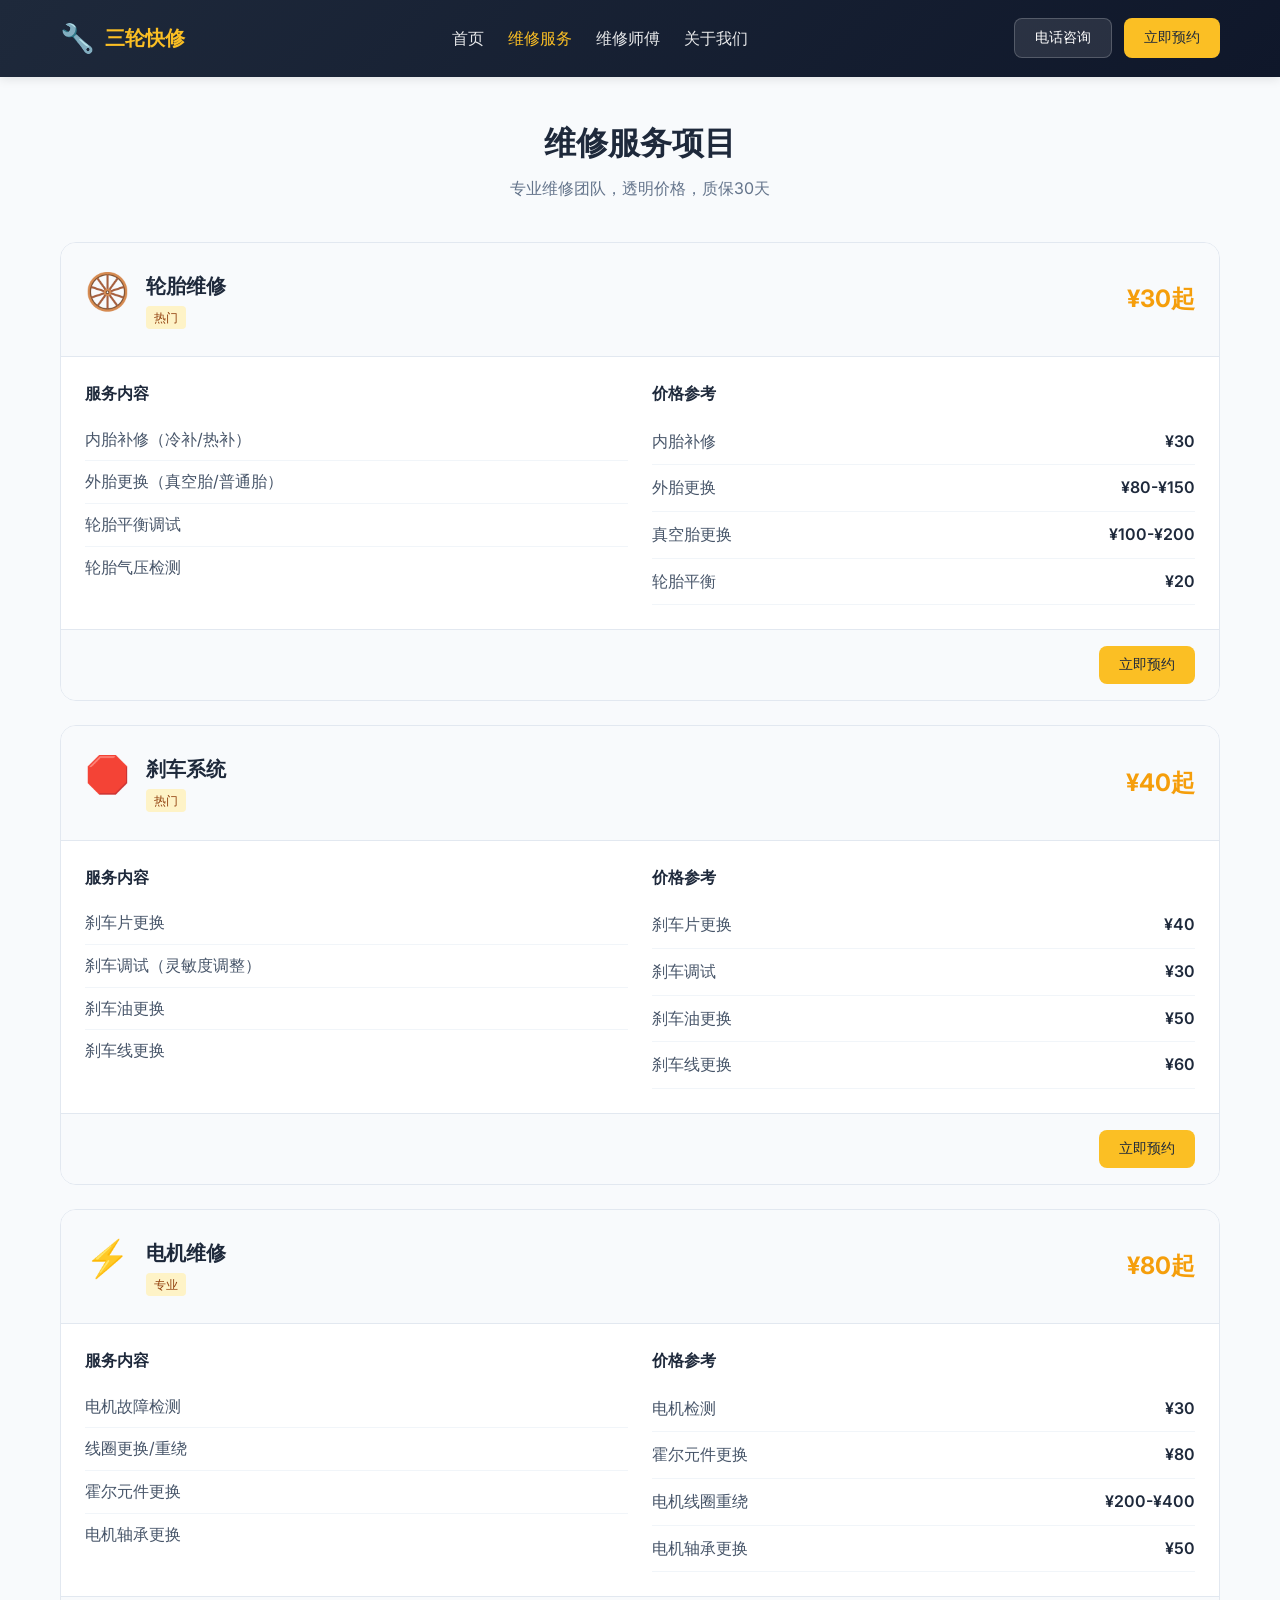
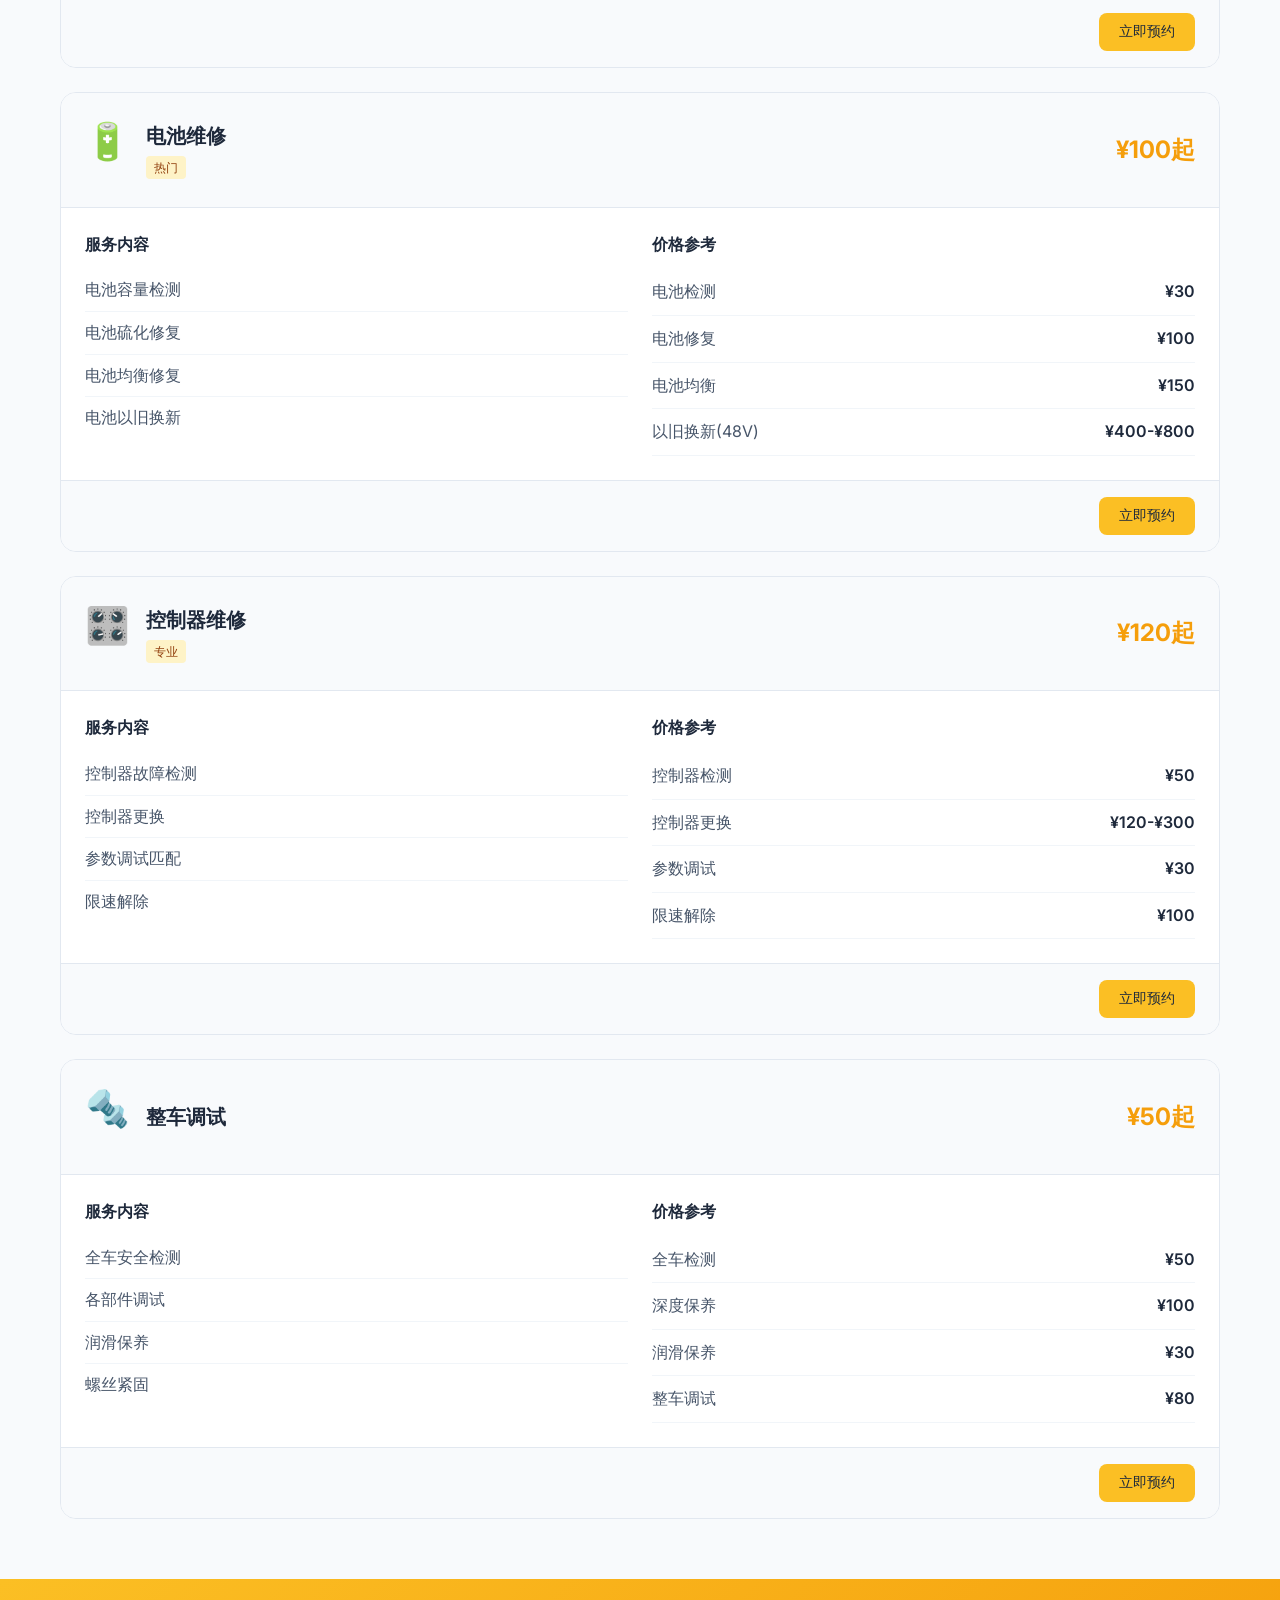
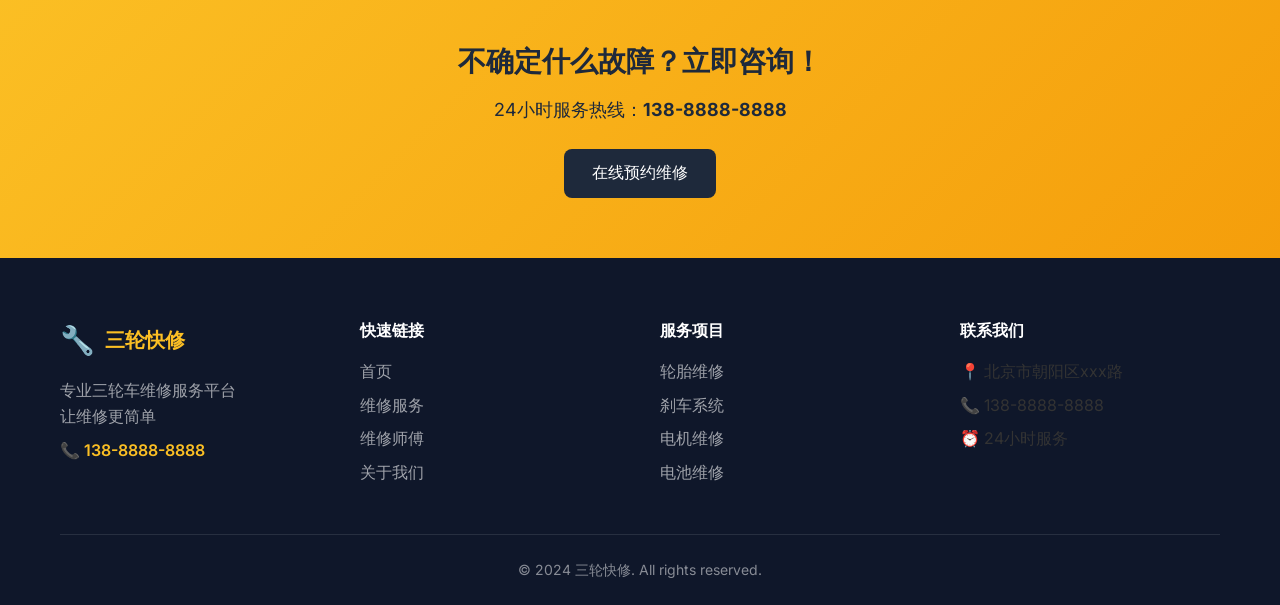
==== services.html @ 5d4bf7a3 "index.html services.html technicians.html style.css script.js data.js vercel.json _redirects robots." ====
<!DOCTYPE html>
<html lang="zh-CN">
<head>
    <meta charset="UTF-8">
    <meta name="viewport" content="width=device-width, initial-scale=1.0">
    
    <title>维修服务 - 三轮快修</title>
    <meta name="description" content="三轮车专业维修服务，包括轮胎维修、刹车系统、电机维修、电池维修、控制器维修等。价格透明，24小时上门服务。">
    <meta name="keywords" content="三轮车维修服务,轮胎维修,刹车维修,电机维修,电池维修,价格透明">
    <meta name="robots" content="index, follow">
    <link rel="canonical" href="https://your-domain.com/services.html">
    
    <link rel="icon" type="image/svg+xml" href="data:image/svg+xml,<svg xmlns='http://www.w3.org/2000/svg' viewBox='0 0 100 100'><text y='.9em' font-size='90'>🔧</text></svg>">
    
    <link rel="stylesheet" href="style.css">
    <link href="https://fonts.googleapis.com/css2?family=Inter:wght@300;400;500;600;700&display=swap" rel="stylesheet">
</head>
<body>
    <nav class="navbar">
        <div class="container">
            <div class="nav-logo">
                <span class="logo-icon">🔧</span>
                <span class="logo-text">三轮快修</span>
            </div>
            <div class="nav-links">
                <a href="index.html" class="nav-link">首页</a>
                <a href="services.html" class="nav-link active">维修服务</a>
                <a href="technicians.html" class="nav-link">维修师傅</a>
                <a href="index.html#about" class="nav-link">关于我们</a>
            </div>
            <div class="nav-actions">
                <button class="btn btn-secondary" onclick="showPhone()">电话咨询</button>
                <button class="btn btn-primary" onclick="showBooking()">立即预约</button>
            </div>
        </div>
    </nav>

    <section class="services-page">
        <div class="container">
            <h1>维修服务项目</h1>
            <p class="page-intro">专业维修团队，透明价格，质保30天</p>

            <div class="service-list">
                <div class="service-detail-card">
                    <div class="service-detail-header">
                        <span class="service-icon">🛞</span>
                        <div>
                            <h2>轮胎维修</h2>
                            <span class="service-tag">热门</span>
                        </div>
                        <span class="service-price-large">¥30起</span>
                    </div>
                    <div class="service-detail-body">
                        <div class="service-desc">
                            <h3>服务内容</h3>
                            <ul>
                                <li>内胎补修（冷补/热补）</li>
                                <li>外胎更换（真空胎/普通胎）</li>
                                <li>轮胎平衡调试</li>
                                <li>轮胎气压检测</li>
                            </ul>
                        </div>
                        <div class="service-price-table">
                            <h3>价格参考</h3>
                            <table>
                                <tr><td>内胎补修</td><td>¥30</td></tr>
                                <tr><td>外胎更换</td><td>¥80-¥150</td></tr>
                                <tr><td>真空胎更换</td><td>¥100-¥200</td></tr>
                                <tr><td>轮胎平衡</td><td>¥20</td></tr>
                            </table>
                        </div>
                    </div>
                    <div class="service-detail-footer">
                        <button class="btn btn-primary" onclick="bookService('轮胎维修')">立即预约</button>
                    </div>
                </div>

                <div class="service-detail-card">
                    <div class="service-detail-header">
                        <span class="service-icon">🛑</span>
                        <div>
                            <h2>刹车系统</h2>
                            <span class="service-tag">热门</span>
                        </div>
                        <span class="service-price-large">¥40起</span>
                    </div>
                    <div class="service-detail-body">
                        <div class="service-desc">
                            <h3>服务内容</h3>
                            <ul>
                                <li>刹车片更换</li>
                                <li>刹车调试（灵敏度调整）</li>
                                <li>刹车油更换</li>
                                <li>刹车线更换</li>
                            </ul>
                        </div>
                        <div class="service-price-table">
                            <h3>价格参考</h3>
                            <table>
                                <tr><td>刹车片更换</td><td>¥40</td></tr>
                                <tr><td>刹车调试</td><td>¥30</td></tr>
                                <tr><td>刹车油更换</td><td>¥50</td></tr>
                                <tr><td>刹车线更换</td><td>¥60</td></tr>
                            </table>
                        </div>
                    </div>
                    <div class="service-detail-footer">
                        <button class="btn btn-primary" onclick="bookService('刹车系统')">立即预约</button>
                    </div>
                </div>

                <div class="service-detail-card">
                    <div class="service-detail-header">
                        <span class="service-icon">⚡</span>
                        <div>
                            <h2>电机维修</h2>
                            <span class="service-tag">专业</span>
                        </div>
                        <span class="service-price-large">¥80起</span>
                    </div>
                    <div class="service-detail-body">
                        <div class="service-desc">
                            <h3>服务内容</h3>
                            <ul>
                                <li>电机故障检测</li>
                                <li>线圈更换/重绕</li>
                                <li>霍尔元件更换</li>
                                <li>电机轴承更换</li>
                            </ul>
                        </div>
                        <div class="service-price-table">
                            <h3>价格参考</h3>
                            <table>
                                <tr><td>电机检测</td><td>¥30</td></tr>
                                <tr><td>霍尔元件更换</td><td>¥80</td></tr>
                                <tr><td>电机线圈重绕</td><td>¥200-¥400</td></tr>
                                <tr><td>电机轴承更换</td><td>¥50</td></tr>
                            </table>
                        </div>
                    </div>
                    <div class="service-detail-footer">
                        <button class="btn btn-primary" onclick="bookService('电机维修')">立即预约</button>
                    </div>
                </div>

                <div class="service-detail-card">
                    <div class="service-detail-header">
                        <span class="service-icon">🔋</span>
                        <div>
                            <h2>电池维修</h2>
                            <span class="service-tag">热门</span>
                        </div>
                        <span class="service-price-large">¥100起</span>
                    </div>
                    <div class="service-detail-body">
                        <div class="service-desc">
                            <h3>服务内容</h3>
                            <ul>
                                <li>电池容量检测</li>
                                <li>电池硫化修复</li>
                                <li>电池均衡修复</li>
                                <li>电池以旧换新</li>
                            </ul>
                        </div>
                        <div class="service-price-table">
                            <h3>价格参考</h3>
                            <table>
                                <tr><td>电池检测</td><td>¥30</td></tr>
                                <tr><td>电池修复</td><td>¥100</td></tr>
                                <tr><td>电池均衡</td><td>¥150</td></tr>
                                <tr><td>以旧换新(48V)</td><td>¥400-¥800</td></tr>
                            </table>
                        </div>
                    </div>
                    <div class="service-detail-footer">
                        <button class="btn btn-primary" onclick="bookService('电池维修')">立即预约</button>
                    </div>
                </div>

                <div class="service-detail-card">
                    <div class="service-detail-header">
                        <span class="service-icon">🎛️</span>
                        <div>
                            <h2>控制器维修</h2>
                            <span class="service-tag">专业</span>
                        </div>
                        <span class="service-price-large">¥120起</span>
                    </div>
                    <div class="service-detail-body">
                        <div class="service-desc">
                            <h3>服务内容</h3>
                            <ul>
                                <li>控制器故障检测</li>
                                <li>控制器更换</li>
                                <li>参数调试匹配</li>
                                <li>限速解除</li>
                            </ul>
                        </div>
                        <div class="service-price-table">
                            <h3>价格参考</h3>
                            <table>
                                <tr><td>控制器检测</td><td>¥50</td></tr>
                                <tr><td>控制器更换</td><td>¥120-¥300</td></tr>
                                <tr><td>参数调试</td><td>¥30</td></tr>
                                <tr><td>限速解除</td><td>¥100</td></tr>
                            </table>
                        </div>
                    </div>
                    <div class="service-detail-footer">
                        <button class="btn btn-primary" onclick="bookService('控制器维修')">立即预约</button>
                    </div>
                </div>

                <div class="service-detail-card">
                    <div class="service-detail-header">
                        <span class="service-icon">🔩</span>
                        <div>
                            <h2>整车调试</h2>
                        </div>
                        <span class="service-price-large">¥50起</span>
                    </div>
                    <div class="service-detail-body">
                        <div class="service-desc">
                            <h3>服务内容</h3>
                            <ul>
                                <li>全车安全检测</li>
                                <li>各部件调试</li>
                                <li>润滑保养</li>
                                <li>螺丝紧固</li>
                            </ul>
                        </div>
                        <div class="service-price-table">
                            <h3>价格参考</h3>
                            <table>
                                <tr><td>全车检测</td><td>¥50</td></tr>
                                <tr><td>深度保养</td><td>¥100</td></tr>
                                <tr><td>润滑保养</td><td>¥30</td></tr>
                                <tr><td>整车调试</td><td>¥80</td></tr>
                            </table>
                        </div>
                    </div>
                    <div class="service-detail-footer">
                        <button class="btn btn-primary" onclick="bookService('整车调试')">立即预约</button>
                    </div>
                </div>
            </div>
        </div>
    </section>

    <section class="cta">
        <div class="container">
            <div class="cta-content">
                <h2>不确定什么故障？立即咨询！</h2>
                <p>24小时服务热线：<strong>138-8888-8888</strong></p>
                <button class="btn btn-primary btn-lg" onclick="showBooking()">在线预约维修</button>
            </div>
        </div>
    </section>

    <footer class="footer">
        <div class="container">
            <div class="footer-content">
                <div class="footer-section">
                    <div class="footer-logo">
                        <span class="logo-icon">🔧</span>
                        <span class="logo-text">三轮快修</span>
                    </div>
                    <p>专业三轮车维修服务平台<br>让维修更简单</p>
                    <p class="footer-phone">📞 138-8888-8888</p>
                </div>
                <div class="footer-section">
                    <h4>快速链接</h4>
                    <ul>
                        <li><a href="index.html">首页</a></li>
                        <li><a href="services.html">维修服务</a></li>
                        <li><a href="technicians.html">维修师傅</a></li>
                        <li><a href="index.html#about">关于我们</a></li>
                    </ul>
                </div>
                <div class="footer-section">
                    <h4>服务项目</h4>
                    <ul>
                        <li><a href="#">轮胎维修</a></li>
                        <li><a href="#">刹车系统</a></li>
                        <li><a href="#">电机维修</a></li>
                        <li><a href="#">电池维修</a></li>
                    </ul>
                </div>
                <div class="footer-section">
                    <h4>联系我们</h4>
                    <ul>
                        <li>📍 北京市朝阳区xxx路</li>
                        <li>📞 138-8888-8888</li>
                        <li>⏰ 24小时服务</li>
                    </ul>
                </div>
            </div>
            <div class="footer-bottom">
                <p>© 2024 三轮快修. All rights reserved.</p>
            </div>
        </div>
    </footer>

    <div class="modal" id="bookingModal">
        <div class="modal-content">
            <span class="modal-close" onclick="closeModal('bookingModal')">&times;</span>
            <h2>预约维修</h2>
            <form id="bookingForm" onsubmit="submitBooking(event)">
                <div class="form-group">
                    <label>您的姓名 *</label>
                    <input type="text" name="name" required placeholder="请输入姓名">
                </div>
                <div class="form-group">
                    <label>联系电话 *</label>
                    <input type="tel" name="phone" required placeholder="请输入手机号">
                </div>
                <div class="form-group">
                    <label>所在区域 *</label>
                    <select name="district" required>
                        <option value="">请选择区域</option>
                        <option value="chaoyang">朝阳区</option>
                        <option value="haidian">海淀区</option>
                        <option value="dongcheng">东城区</option>
                        <option value="xicheng">西城区</option>
                        <option value="fengtai">丰台区</option>
                        <option value="shijingshan">石景山区</option>
                        <option value="tongzhou">通州区</option>
                        <option value="changping">昌平区</option>
                    </select>
                </div>
                <div class="form-group">
                    <label>详细地址 *</label>
                    <input type="text" name="address" required placeholder="请输入详细地址">
                </div>
                <div class="form-group">
                    <label>维修项目 *</label>
                    <select name="service" id="serviceSelect" required>
                        <option value="">请选择服务</option>
                        <option value="轮胎维修">轮胎维修 (¥30起)</option>
                        <option value="刹车系统">刹车系统 (¥40起)</option>
                        <option value="电机维修">电机维修 (¥80起)</option>
                        <option value="电池维修">电池维修 (¥100起)</option>
                        <option value="控制器维修">控制器维修 (¥120起)</option>
                        <option value="整车调试">整车调试 (¥50起)</option>
                        <option value="其他">其他故障</option>
                    </select>
                </div>
                <div class="form-group">
                    <label>故障描述</label>
                    <textarea name="description" rows="3" placeholder="请描述具体故障现象"></textarea>
                </div>
                <div class="form-group">
                    <label>预约时间</label>
                    <select name="time">
                        <option value="asap">尽快上门</option>
                        <option value="morning">今天上午</option>
                        <option value="afternoon">今天下午</option>
                        <option value="tomorrow">明天</option>
                    </select>
                </div>
                <button type="submit" class="btn btn-primary btn-block">提交预约</button>
            </form>
        </div>
    </div>

    <div class="modal" id="phoneModal">
        <div class="modal-content">
            <span class="modal-close" onclick="closeModal('phoneModal')">&times;</span>
            <h2>联系电话</h2>
            <div class="phone-number">📞 138-8888-8888</div>
            <p class="phone-hint">24小时服务，随时拨打</p>
            <button class="btn btn-primary btn-block" onclick="window.location.href='tel:13888888888'">立即拨打</button>
        </div>
    </div>

    <div class="modal" id="successModal">
        <div class="modal-content">
            <span class="modal-close" onclick="closeModal('successModal')">&times;</span>
            <div class="success-icon">✓</div>
            <h2>预约成功！</h2>
            <p>师傅将尽快联系您，请保持电话畅通</p>
            <button class="btn btn-primary" onclick="closeModal('successModal')">确定</button>
        </div>
    </div>

    <style>
        .services-page {
            padding: 40px 0 60px;
        }
        .services-page h1 {
            font-size: 32px;
            font-weight: 700;
            text-align: center;
            color: #1e293b;
            margin-bottom: 8px;
        }
        .page-intro {
            text-align: center;
            color: #64748b;
            margin-bottom: 40px;
        }
        .service-list {
            display: flex;
            flex-direction: column;
            gap: 24px;
        }
        .service-detail-card {
            background: white;
            border-radius: 16px;
            border: 1px solid #e2e8f0;
            overflow: hidden;
        }
        .service-detail-header {
            display: flex;
            align-items: center;
            gap: 16px;
            padding: 20px 24px;
            background: #f8fafc;
            border-bottom: 1px solid #e2e8f0;
        }
        .service-detail-header .service-icon {
            font-size: 36px;
        }
        .service-detail-header h2 {
            font-size: 20px;
            font-weight: 600;
            color: #1e293b;
        }
        .service-tag {
            display: inline-block;
            background: #fef3c7;
            color: #92400e;
            padding: 2px 8px;
            border-radius: 4px;
            font-size: 12px;
            margin-top: 4px;
        }
        .service-price-large {
            margin-left: auto;
            font-size: 24px;
            font-weight: 700;
            color: #f59e0b;
        }
        .service-detail-body {
            display: grid;
            grid-template-columns: 1fr 1fr;
            gap: 24px;
            padding: 24px;
        }
        .service-desc h3,
        .service-price-table h3 {
            font-size: 16px;
            font-weight: 600;
            color: #1e293b;
            margin-bottom: 12px;
        }
        .service-desc ul {
            list-style: none;
        }
        .service-desc ul li {
            padding: 8px 0;
            color: #475569;
            border-bottom: 1px solid #f1f5f9;
        }
        .service-desc ul li:last-child {
            border-bottom: none;
        }
        .service-price-table table {
            width: 100%;
            border-collapse: collapse;
        }
        .service-price-table td {
            padding: 10px 0;
            border-bottom: 1px solid #f1f5f9;
            color: #475569;
        }
        .service-price-table td:last-child {
            text-align: right;
            font-weight: 600;
            color: #1e293b;
        }
        .service-detail-footer {
            padding: 16px 24px;
            background: #f8fafc;
            border-top: 1px solid #e2e8f0;
            text-align: right;
        }
        @media (max-width: 768px) {
            .service-detail-body {
                grid-template-columns: 1fr;
            }
            .service-detail-header {
                flex-wrap: wrap;
            }
            .service-price-large {
                margin-left: 0;
                margin-top: 8px;
            }
        }
    </style>

    <script src="script.js"></script>
</body>
</html>
---- style.css ----
* {
    margin: 0;
    padding: 0;
    box-sizing: border-box;
}

body {
    font-family: 'Inter', -apple-system, BlinkMacSystemFont, 'Segoe UI', Roboto, sans-serif;
    line-height: 1.6;
    color: #333;
    background-color: #f8fafc;
}

.container {
    max-width: 1200px;
    margin: 0 auto;
    padding: 0 20px;
}

.navbar {
    background: linear-gradient(135deg, #1e293b 0%, #0f172a 100%);
    padding: 16px 0;
    position: sticky;
    top: 0;
    z-index: 100;
    box-shadow: 0 2px 10px rgba(0, 0, 0, 0.1);
}

.navbar .container {
    display: flex;
    justify-content: space-between;
    align-items: center;
}

.nav-logo {
    display: flex;
    align-items: center;
    gap: 10px;
}

.logo-icon {
    font-size: 28px;
}

.logo-text {
    font-size: 20px;
    font-weight: 700;
    color: #fbbf24;
}

.nav-links {
    display: flex;
    gap: 24px;
}

.nav-link {
    color: rgba(255, 255, 255, 0.9);
    text-decoration: none;
    font-weight: 500;
    transition: color 0.3s;
}

.nav-link:hover,
.nav-link.active {
    color: #fbbf24;
}

.nav-actions {
    display: flex;
    gap: 12px;
}

.btn {
    padding: 10px 20px;
    border: none;
    border-radius: 8px;
    font-weight: 500;
    cursor: pointer;
    transition: all 0.3s;
    font-size: 14px;
}

.btn-primary {
    background: #fbbf24;
    color: #1e293b;
}

.btn-primary:hover {
    background: #f59e0b;
    transform: translateY(-2px);
    box-shadow: 0 4px 12px rgba(251, 191, 36, 0.4);
}

.btn-secondary {
    background: rgba(255, 255, 255, 0.1);
    color: white;
    border: 1px solid rgba(255, 255, 255, 0.2);
}

.btn-secondary:hover {
    background: rgba(255, 255, 255, 0.2);
}

.btn-lg {
    padding: 14px 28px;
    font-size: 16px;
}

.btn-block {
    width: 100%;
}

.hero {
    background: linear-gradient(135deg, #1e293b 0%, #0f172a 100%);
    padding: 60px 0;
    color: white;
}

.hero .container {
    display: flex;
    flex-direction: column;
    align-items: center;
    text-align: center;
}

.hero-content h1 {
    font-size: 42px;
    font-weight: 700;
    margin-bottom: 16px;
    color: white;
}

.hero-content p {
    font-size: 18px;
    color: rgba(255, 255, 255, 0.8);
    margin-bottom: 30px;
    max-width: 600px;
}

.hero-features {
    display: flex;
    flex-wrap: wrap;
    justify-content: center;
    gap: 24px;
    margin-bottom: 30px;
}

.feature-item {
    display: flex;
    align-items: center;
    gap: 8px;
    background: rgba(255, 255, 255, 0.1);
    padding: 10px 20px;
    border-radius: 50px;
}

.feature-icon {
    font-size: 20px;
}

.hero-buttons {
    display: flex;
    gap: 16px;
    justify-content: center;
    margin-bottom: 40px;
}

.hero-stats {
    display: flex;
    flex-wrap: wrap;
    justify-content: center;
    gap: 40px;
    padding-top: 30px;
    border-top: 1px solid rgba(255, 255, 255, 0.1);
}

.stat-item {
    text-align: center;
}

.stat-number {
    display: block;
    font-size: 32px;
    font-weight: 700;
    color: #fbbf24;
}

.stat-label {
    font-size: 14px;
    color: rgba(255, 255, 255, 0.7);
}

.services-preview,
.technicians-preview,
.testimonials {
    padding: 60px 0;
}

.services-preview h2,
.technicians-preview h2,
.testimonials h2,
.how-it-works h2,
.coverage h2 {
    font-size: 28px;
    font-weight: 700;
    text-align: center;
    margin-bottom: 40px;
    color: #1e293b;
}

.service-grid {
    display: grid;
    grid-template-columns: repeat(auto-fit, minmax(280px, 1fr));
    gap: 24px;
}

.service-card {
    background: white;
    border-radius: 16px;
    padding: 24px;
    text-align: center;
    border: 1px solid #e2e8f0;
    cursor: pointer;
    transition: all 0.3s;
}

.service-card:hover {
    transform: translateY(-4px);
    box-shadow: 0 10px 40px rgba(0, 0, 0, 0.1);
    border-color: #fbbf24;
}

.service-icon {
    font-size: 48px;
    display: block;
    margin-bottom: 16px;
}

.service-card h3 {
    font-size: 18px;
    font-weight: 600;
    color: #1e293b;
    margin-bottom: 8px;
}

.service-card p {
    font-size: 14px;
    color: #64748b;
    margin-bottom: 12px;
}

.service-price {
    font-size: 20px;
    font-weight: 700;
    color: #f59e0b;
}

.how-it-works {
    background: #f1f5f9;
    padding: 60px 0;
}

.steps {
    display: flex;
    justify-content: center;
    align-items: flex-start;
    gap: 20px;
    flex-wrap: wrap;
}

.step {
    text-align: center;
    max-width: 200px;
}

.step-number {
    display: inline-flex;
    align-items: center;
    justify-content: center;
    width: 50px;
    height: 50px;
    background: #fbbf24;
    color: #1e293b;
    border-radius: 50%;
    font-size: 24px;
    font-weight: 700;
    margin-bottom: 16px;
}

.step h3 {
    font-size: 16px;
    font-weight: 600;
    color: #1e293b;
    margin-bottom: 8px;
}

.step p {
    font-size: 14px;
    color: #64748b;
}

.step-arrow {
    font-size: 24px;
    color: #cbd5e1;
    margin-top: 15px;
}

.technician-grid {
    display: grid;
    grid-template-columns: repeat(auto-fit, minmax(300px, 1fr));
    gap: 24px;
}

.technician-card {
    background: white;
    border-radius: 16px;
    padding: 24px;
    border: 1px solid #e2e8f0;
    display: flex;
    gap: 20px;
}

.tech-avatar {
    width: 80px;
    height: 80px;
    background: linear-gradient(135deg, #fbbf24, #f59e0b);
    border-radius: 50%;
    display: flex;
    align-items: center;
    justify-content: center;
    font-size: 24px;
    font-weight: 700;
    color: #1e293b;
    flex-shrink: 0;
}

.tech-info h3 {
    font-size: 18px;
    font-weight: 600;
    color: #1e293b;
    margin-bottom: 4px;
}

.tech-badge {
    display: inline-block;
    background: linear-gradient(135deg, #fbbf24, #f59e0b);
    color: #1e293b;
    padding: 2px 10px;
    border-radius: 20px;
    font-size: 12px;
    font-weight: 600;
    margin-bottom: 8px;
}

.tech-rating {
    color: #f59e0b;
    font-size: 14px;
    margin-bottom: 8px;
}

.tech-desc {
    font-size: 14px;
    color: #64748b;
    margin-bottom: 12px;
}

.tech-tags {
    display: flex;
    gap: 8px;
}

.tech-tags span {
    background: #f1f5f9;
    padding: 4px 12px;
    border-radius: 20px;
    font-size: 12px;
    color: #64748b;
}

.testimonial-grid {
    display: grid;
    grid-template-columns: repeat(auto-fit, minmax(300px, 1fr));
    gap: 24px;
}

.testimonial-card {
    background: white;
    border-radius: 16px;
    padding: 24px;
    border: 1px solid #e2e8f0;
}

.testimonial-rating {
    color: #f59e0b;
    margin-bottom: 12px;
}

.testimonial-text {
    font-size: 14px;
    color: #475569;
    margin-bottom: 16px;
    line-height: 1.7;
}

.testimonial-author {
    font-size: 14px;
    color: #1e293b;
    font-weight: 500;
}

.section-footer {
    text-align: center;
    margin-top: 30px;
}

.view-all {
    color: #f59e0b;
    text-decoration: none;
    font-weight: 500;
    font-size: 16px;
}

.view-all:hover {
    text-decoration: underline;
}

.coverage {
    background: #1e293b;
    padding: 60px 0;
    color: white;
}

.coverage h2 {
    color: white;
}

.coverage-intro {
    text-align: center;
    color: rgba(255, 255, 255, 0.8);
    margin-bottom: 30px;
}

.coverage-grid {
    display: flex;
    flex-wrap: wrap;
    justify-content: center;
    gap: 16px;
}

.coverage-item {
    background: rgba(255, 255, 255, 0.1);
    padding: 12px 24px;
    border-radius: 8px;
    color: white;
}

.cta {
    background: linear-gradient(135deg, #fbbf24 0%, #f59e0b 100%);
    padding: 60px 0;
}

.cta-content {
    text-align: center;
}

.cta-content h2 {
    font-size: 28px;
    font-weight: 700;
    color: #1e293b;
    margin-bottom: 12px;
}

.cta-content p {
    font-size: 18px;
    color: #1e293b;
    margin-bottom: 24px;
}

.cta .btn-primary {
    background: #1e293b;
    color: white;
}

.cta .btn-primary:hover {
    background: #0f172a;
}

.footer {
    background: #0f172a;
    padding: 60px 0 24px;
}

.footer-content {
    display: grid;
    grid-template-columns: repeat(auto-fit, minmax(200px, 1fr));
    gap: 40px;
    margin-bottom: 40px;
}

.footer-logo {
    display: flex;
    align-items: center;
    gap: 10px;
    margin-bottom: 16px;
}

.footer-logo .logo-text {
    font-size: 20px;
}

.footer-section p {
    color: rgba(255, 255, 255, 0.6);
    margin-bottom: 8px;
}

.footer-phone {
    color: #fbbf24 !important;
    font-weight: 600;
}

.footer-section h4 {
    color: white;
    font-size: 16px;
    margin-bottom: 16px;
}

.footer-section ul {
    list-style: none;
}

.footer-section ul li {
    margin-bottom: 8px;
}

.footer-section ul li a {
    color: rgba(255, 255, 255, 0.6);
    text-decoration: none;
    transition: color 0.3s;
}

.footer-section ul li a:hover {
    color: #fbbf24;
}

.footer-bottom {
    border-top: 1px solid rgba(255, 255, 255, 0.1);
    padding-top: 24px;
    text-align: center;
    color: rgba(255, 255, 255, 0.5);
    font-size: 14px;
}

.modal {
    display: none;
    position: fixed;
    top: 0;
    left: 0;
    width: 100%;
    height: 100%;
    background: rgba(0, 0, 0, 0.5);
    z-index: 1000;
    justify-content: center;
    align-items: center;
}

.modal.active {
    display: flex;
}

.modal-content {
    background: white;
    border-radius: 16px;
    padding: 32px;
    max-width: 480px;
    width: 90%;
    max-height: 90vh;
    overflow-y: auto;
    position: relative;
}

.modal-close {
    position: absolute;
    top: 16px;
    right: 16px;
    font-size: 24px;
    cursor: pointer;
    color: #64748b;
}

.modal-close:hover {
    color: #1e293b;
}

.modal-content h2 {
    font-size: 24px;
    font-weight: 700;
    color: #1e293b;
    margin-bottom: 24px;
}

.form-group {
    margin-bottom: 20px;
}

.form-group label {
    display: block;
    font-weight: 500;
    color: #475569;
    margin-bottom: 8px;
}

.form-group input,
.form-group select,
.form-group textarea {
    width: 100%;
    padding: 12px 16px;
    border: 1px solid #e2e8f0;
    border-radius: 8px;
    font-size: 14px;
    outline: none;
    transition: border-color 0.3s;
}

.form-group input:focus,
.form-group select:focus,
.form-group textarea:focus {
    border-color: #fbbf24;
}

.phone-number {
    font-size: 32px;
    font-weight: 700;
    color: #1e293b;
    text-align: center;
    margin-bottom: 16px;
}

.phone-hint {
    text-align: center;
    color: #64748b;
    margin-bottom: 24px;
}

.success-icon {
    width: 60px;
    height: 60px;
    background: #10b981;
    color: white;
    border-radius: 50%;
    display: flex;
    align-items: center;
    justify-content: center;
    font-size: 32px;
    margin: 0 auto 20px;
}

.tools-page {
    padding: 40px 0;
}

.tools-page .page-header {
    text-align: center;
    margin-bottom: 40px;
}

.tools-page .page-header h1 {
    font-size: 36px;
    font-weight: 700;
    color: #1e293b;
    margin-bottom: 12px;
}

.tools-page .page-header p {
    font-size: 18px;
    color: #64748b;
}

.tools-page .search-bar {
    display: flex;
    gap: 12px;
    max-width: 600px;
    margin: 0 auto 30px;
}

.tools-page .search-bar input {
    flex: 1;
    padding: 16px 20px;
    border: 1px solid #e2e8f0;
    border-radius: 12px;
    font-size: 16px;
    outline: none;
}

.tools-page .search-bar input:focus {
    border-color: #fbbf24;
}

.tools-page .search-bar .search-btn {
    background: #fbbf24;
    color: #1e293b;
    padding: 16px 32px;
    border: none;
    border-radius: 12px;
    font-weight: 600;
    cursor: pointer;
    transition: all 0.3s;
}

.tools-page .search-bar .search-btn:hover {
    background: #f59e0b;
}

.tools-page .filter-bar {
    background: white;
    padding: 20px;
    border-radius: 16px;
    margin-bottom: 30px;
    border: 1px solid #e2e8f0;
}

.tools-page .filter-row {
    display: flex;
    flex-wrap: wrap;
    gap: 16px;
    align-items: center;
}

.tools-page .filter-group {
    display: flex;
    align-items: center;
    gap: 8px;
}

.tools-page .filter-group label {
    font-weight: 500;
    color: #475569;
}

.tools-page .filter-group select {
    padding: 10px 16px;
    border: 1px solid #e2e8f0;
    border-radius: 8px;
    font-size: 14px;
    outline: none;
    cursor: pointer;
}

.tools-page .results-info {
    margin-bottom: 20px;
    color: #64748b;
    font-size: 14px;
}

.service-header {
    display: flex;
    align-items: center;
    gap: 16px;
    margin-bottom: 16px;
}

.service-icon-small {
    width: 48px;
    height: 48px;
    border-radius: 12px;
    display: flex;
    align-items: center;
    justify-content: center;
    font-size: 24px;
}

.service-info h3 {
    font-size: 18px;
    font-weight: 600;
    color: #1e293b;
}

.service-category {
    font-size: 12px;
    color: #64748b;
    background: #f1f5f9;
    padding: 4px 10px;
    border-radius: 20px;
    display: inline-block;
}

.service-description {
    font-size: 14px;
    color: #64748b;
    margin-bottom: 16px;
    line-height: 1.6;
}

.service-footer {
    display: flex;
    justify-content: space-between;
    align-items: center;
}

.service-rating {
    display: flex;
    align-items: center;
    gap: 4px;
}

.service-rating span:first-child {
    color: #f59e0b;
}

.service-rating span:last-child {
    font-size: 14px;
    color: #64748b;
}

.service-users {
    font-size: 14px;
    color: #64748b;
}

@media (max-width: 768px) {
    .nav-links {
        display: none;
    }
    
    .hero-content h1 {
        font-size: 28px;
    }
    
    .hero-features {
        flex-direction: column;
        align-items: center;
    }
    
    .hero-buttons {
        flex-direction: column;
    }
    
    .hero-stats {
        flex-direction: column;
        gap: 20px;
    }
    
    .steps {
        flex-direction: column;
        align-items: center;
    }
    
    .step-arrow {
        transform: rotate(90deg);
    }
    
    .technician-card {
        flex-direction: column;
        text-align: center;
    }
    
    .tech-tags {
        justify-content: center;
    }
    
    .tools-page .search-bar {
        flex-direction: column;
    }
    
    .tools-page .filter-row {
        flex-direction: column;
        align-items: stretch;
    }
    
    .tools-page .filter-group {
        flex-direction: column;
        align-items: stretch;
    }
}
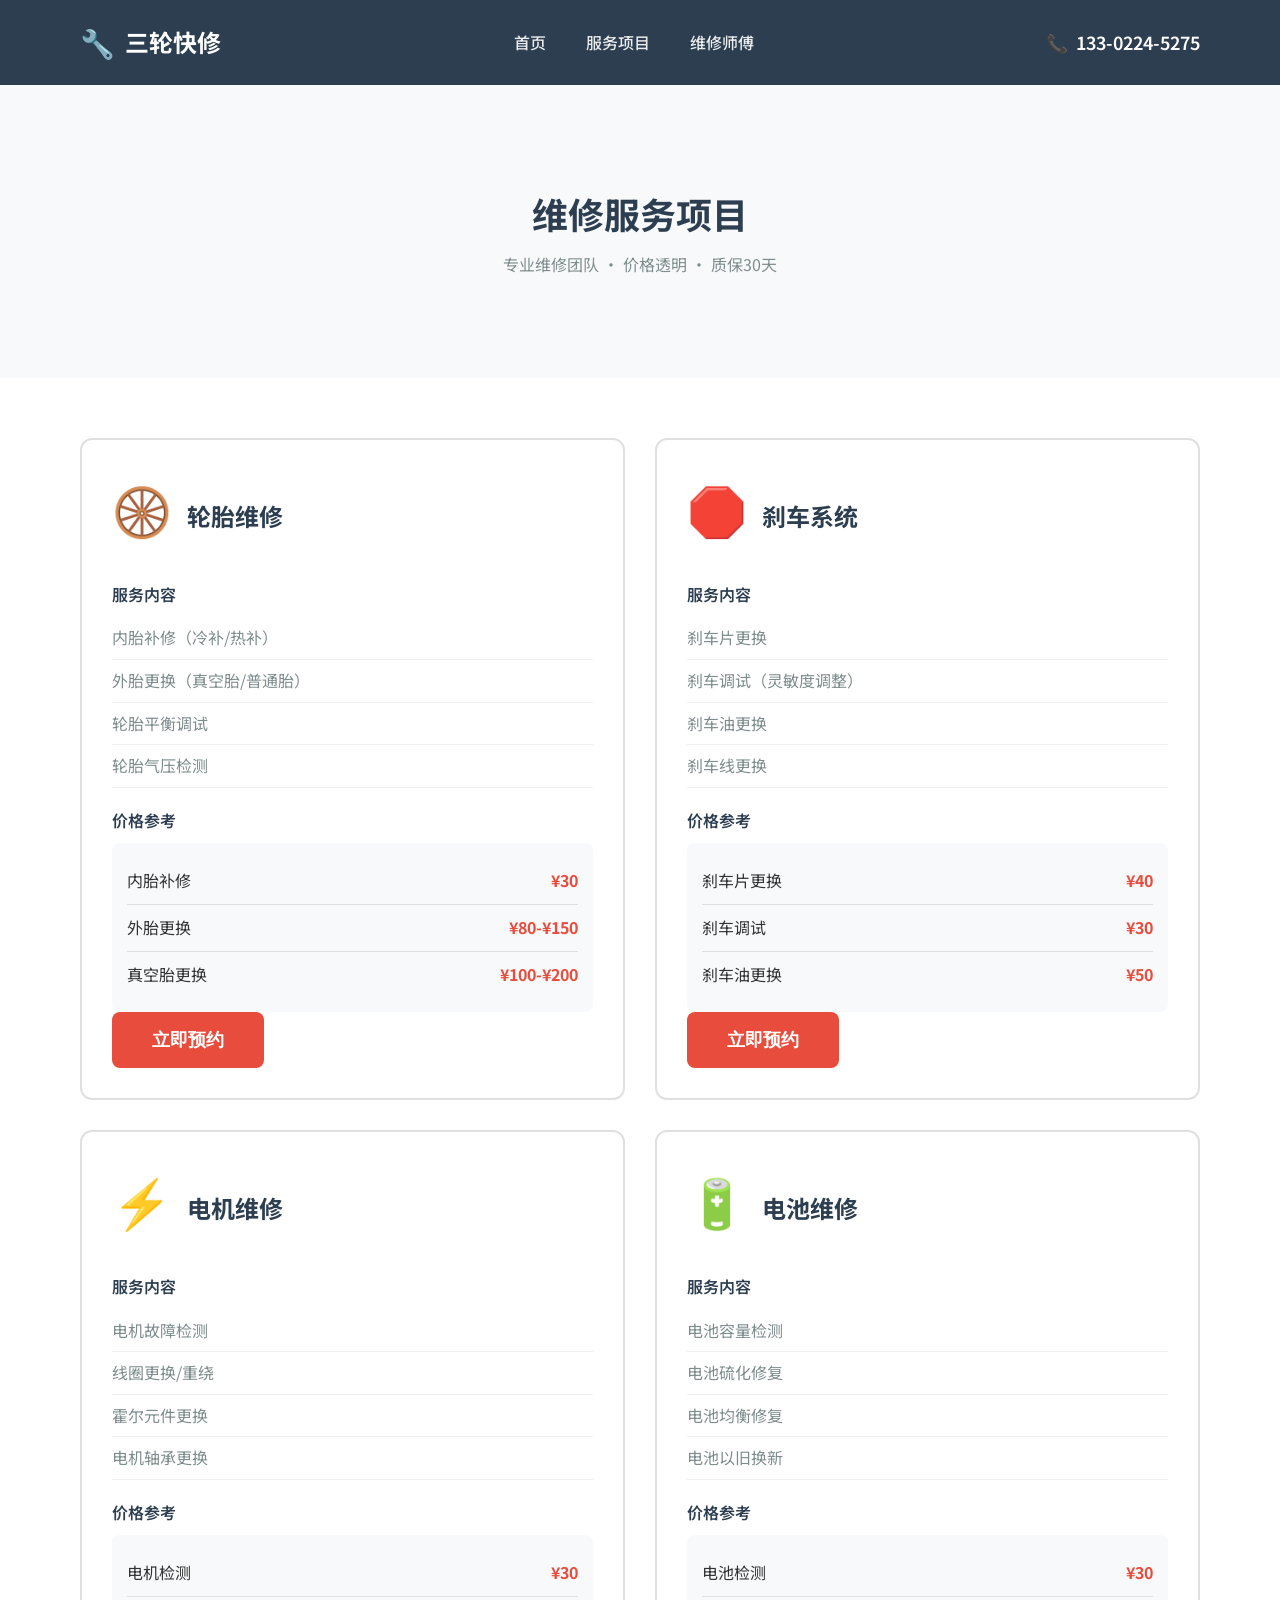
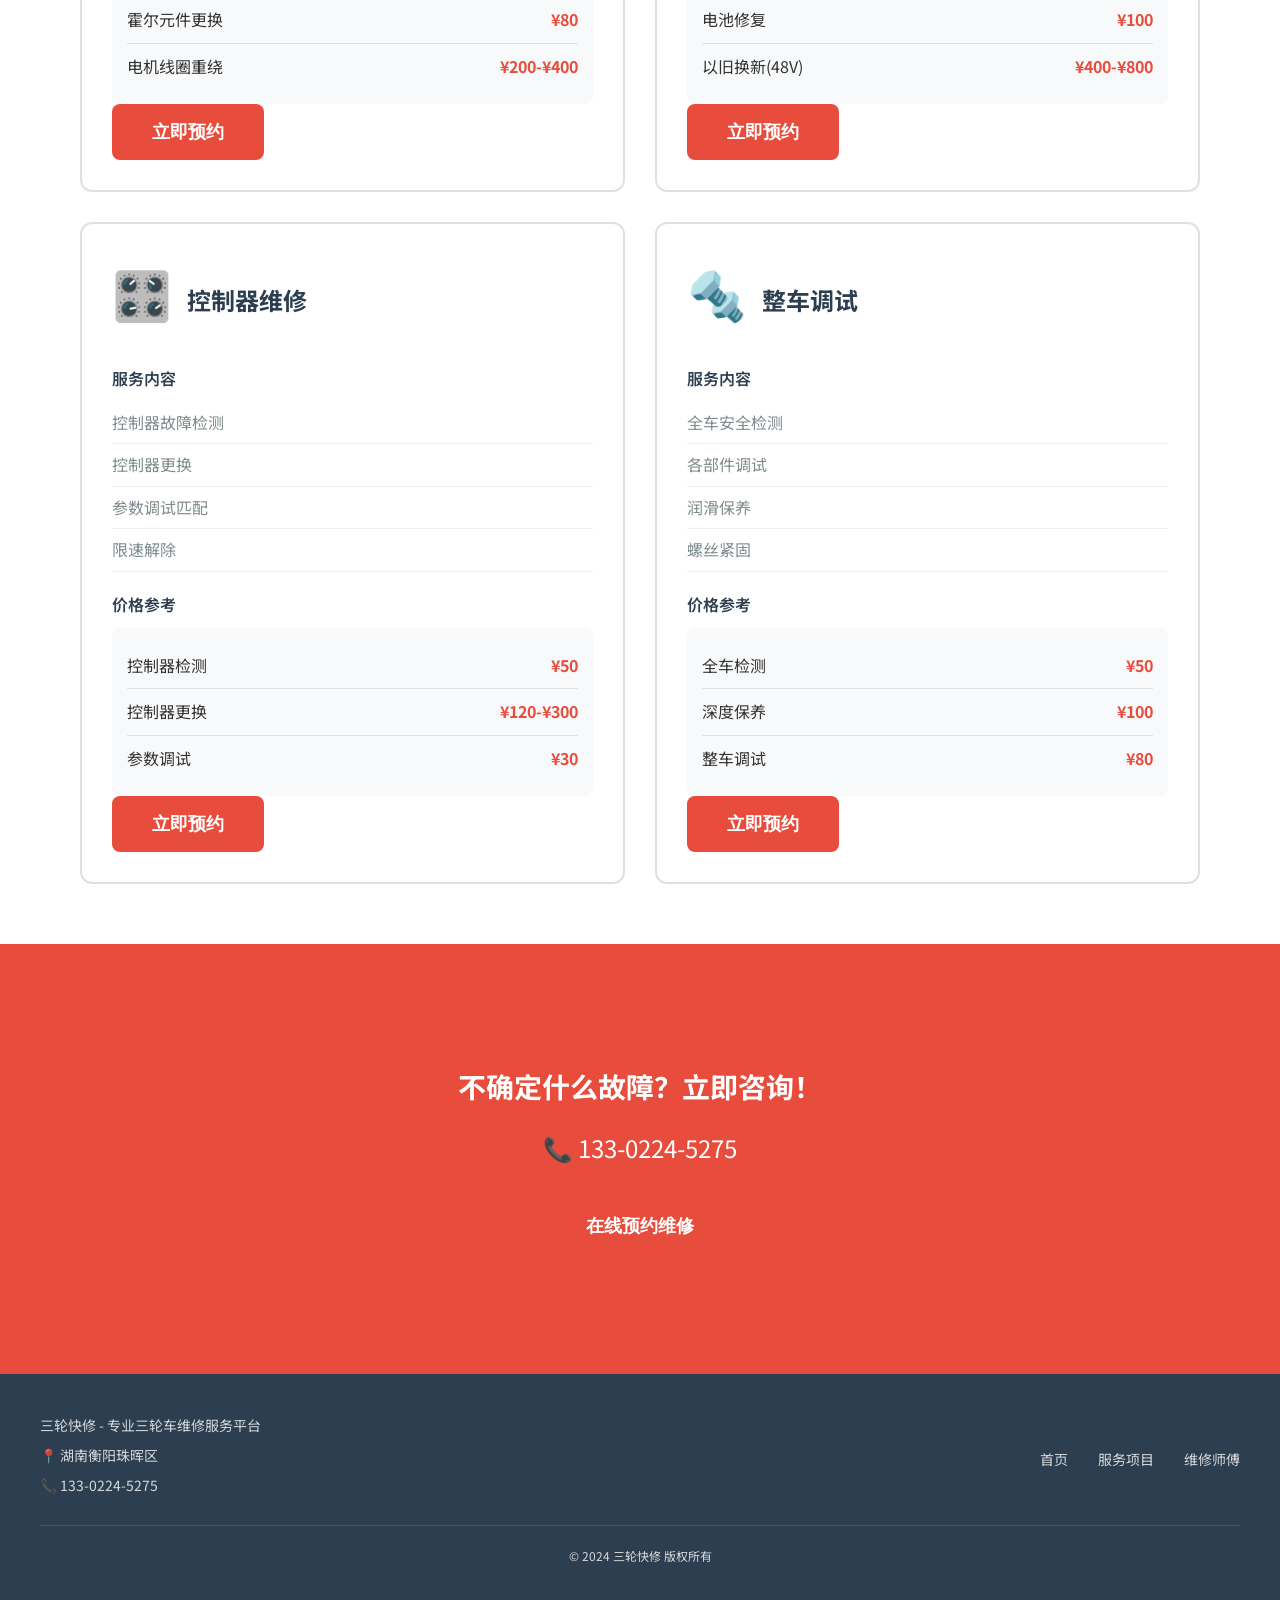
==== commit f28c7a5c: "Add files via upload" ====
--- a/services.html
+++ b/services.html
@@ -1,504 +1,419 @@
-<!DOCTYPE html>
-<html lang="zh-CN">
-<head>
-    <meta charset="UTF-8">
-    <meta name="viewport" content="width=device-width, initial-scale=1.0">
-    
-    <title>维修服务 - 三轮快修</title>
-    <meta name="description" content="三轮车专业维修服务，包括轮胎维修、刹车系统、电机维修、电池维修、控制器维修等。价格透明，24小时上门服务。">
-    <meta name="keywords" content="三轮车维修服务,轮胎维修,刹车维修,电机维修,电池维修,价格透明">
-    <meta name="robots" content="index, follow">
-    <link rel="canonical" href="https://your-domain.com/services.html">
-    
-    <link rel="icon" type="image/svg+xml" href="data:image/svg+xml,<svg xmlns='http://www.w3.org/2000/svg' viewBox='0 0 100 100'><text y='.9em' font-size='90'>🔧</text></svg>">
-    
-    <link rel="stylesheet" href="style.css">
-    <link href="https://fonts.googleapis.com/css2?family=Inter:wght@300;400;500;600;700&display=swap" rel="stylesheet">
-</head>
-<body>
-    <nav class="navbar">
-        <div class="container">
-            <div class="nav-logo">
-                <span class="logo-icon">🔧</span>
-                <span class="logo-text">三轮快修</span>
-            </div>
-            <div class="nav-links">
-                <a href="index.html" class="nav-link">首页</a>
-                <a href="services.html" class="nav-link active">维修服务</a>
-                <a href="technicians.html" class="nav-link">维修师傅</a>
-                <a href="index.html#about" class="nav-link">关于我们</a>
-            </div>
-            <div class="nav-actions">
-                <button class="btn btn-secondary" onclick="showPhone()">电话咨询</button>
-                <button class="btn btn-primary" onclick="showBooking()">立即预约</button>
-            </div>
-        </div>
-    </nav>
-
-    <section class="services-page">
-        <div class="container">
-            <h1>维修服务项目</h1>
-            <p class="page-intro">专业维修团队，透明价格，质保30天</p>
-
-            <div class="service-list">
-                <div class="service-detail-card">
-                    <div class="service-detail-header">
-                        <span class="service-icon">🛞</span>
-                        <div>
-                            <h2>轮胎维修</h2>
-                            <span class="service-tag">热门</span>
-                        </div>
-                        <span class="service-price-large">¥30起</span>
-                    </div>
-                    <div class="service-detail-body">
-                        <div class="service-desc">
-                            <h3>服务内容</h3>
-                            <ul>
-                                <li>内胎补修（冷补/热补）</li>
-                                <li>外胎更换（真空胎/普通胎）</li>
-                                <li>轮胎平衡调试</li>
-                                <li>轮胎气压检测</li>
-                            </ul>
-                        </div>
-                        <div class="service-price-table">
-                            <h3>价格参考</h3>
-                            <table>
-                                <tr><td>内胎补修</td><td>¥30</td></tr>
-                                <tr><td>外胎更换</td><td>¥80-¥150</td></tr>
-                                <tr><td>真空胎更换</td><td>¥100-¥200</td></tr>
-                                <tr><td>轮胎平衡</td><td>¥20</td></tr>
-                            </table>
-                        </div>
-                    </div>
-                    <div class="service-detail-footer">
-                        <button class="btn btn-primary" onclick="bookService('轮胎维修')">立即预约</button>
-                    </div>
-                </div>
-
-                <div class="service-detail-card">
-                    <div class="service-detail-header">
-                        <span class="service-icon">🛑</span>
-                        <div>
-                            <h2>刹车系统</h2>
-                            <span class="service-tag">热门</span>
-                        </div>
-                        <span class="service-price-large">¥40起</span>
-                    </div>
-                    <div class="service-detail-body">
-                        <div class="service-desc">
-                            <h3>服务内容</h3>
-                            <ul>
-                                <li>刹车片更换</li>
-                                <li>刹车调试（灵敏度调整）</li>
-                                <li>刹车油更换</li>
-                                <li>刹车线更换</li>
-                            </ul>
-                        </div>
-                        <div class="service-price-table">
-                            <h3>价格参考</h3>
-                            <table>
-                                <tr><td>刹车片更换</td><td>¥40</td></tr>
-                                <tr><td>刹车调试</td><td>¥30</td></tr>
-                                <tr><td>刹车油更换</td><td>¥50</td></tr>
-                                <tr><td>刹车线更换</td><td>¥60</td></tr>
-                            </table>
-                        </div>
-                    </div>
-                    <div class="service-detail-footer">
-                        <button class="btn btn-primary" onclick="bookService('刹车系统')">立即预约</button>
-                    </div>
-                </div>
-
-                <div class="service-detail-card">
-                    <div class="service-detail-header">
-                        <span class="service-icon">⚡</span>
-                        <div>
-                            <h2>电机维修</h2>
-                            <span class="service-tag">专业</span>
-                        </div>
-                        <span class="service-price-large">¥80起</span>
-                    </div>
-                    <div class="service-detail-body">
-                        <div class="service-desc">
-                            <h3>服务内容</h3>
-                            <ul>
-                                <li>电机故障检测</li>
-                                <li>线圈更换/重绕</li>
-                                <li>霍尔元件更换</li>
-                                <li>电机轴承更换</li>
-                            </ul>
-                        </div>
-                        <div class="service-price-table">
-                            <h3>价格参考</h3>
-                            <table>
-                                <tr><td>电机检测</td><td>¥30</td></tr>
-                                <tr><td>霍尔元件更换</td><td>¥80</td></tr>
-                                <tr><td>电机线圈重绕</td><td>¥200-¥400</td></tr>
-                                <tr><td>电机轴承更换</td><td>¥50</td></tr>
-                            </table>
-                        </div>
-                    </div>
-                    <div class="service-detail-footer">
-                        <button class="btn btn-primary" onclick="bookService('电机维修')">立即预约</button>
-                    </div>
-                </div>
-
-                <div class="service-detail-card">
-                    <div class="service-detail-header">
-                        <span class="service-icon">🔋</span>
-                        <div>
-                            <h2>电池维修</h2>
-                            <span class="service-tag">热门</span>
-                        </div>
-                        <span class="service-price-large">¥100起</span>
-                    </div>
-                    <div class="service-detail-body">
-                        <div class="service-desc">
-                            <h3>服务内容</h3>
-                            <ul>
-                                <li>电池容量检测</li>
-                                <li>电池硫化修复</li>
-                                <li>电池均衡修复</li>
-                                <li>电池以旧换新</li>
-                            </ul>
-                        </div>
-                        <div class="service-price-table">
-                            <h3>价格参考</h3>
-                            <table>
-                                <tr><td>电池检测</td><td>¥30</td></tr>
-                                <tr><td>电池修复</td><td>¥100</td></tr>
-                                <tr><td>电池均衡</td><td>¥150</td></tr>
-                                <tr><td>以旧换新(48V)</td><td>¥400-¥800</td></tr>
-                            </table>
-                        </div>
-                    </div>
-                    <div class="service-detail-footer">
-                        <button class="btn btn-primary" onclick="bookService('电池维修')">立即预约</button>
-                    </div>
-                </div>
-
-                <div class="service-detail-card">
-                    <div class="service-detail-header">
-                        <span class="service-icon">🎛️</span>
-                        <div>
-                            <h2>控制器维修</h2>
-                            <span class="service-tag">专业</span>
-                        </div>
-                        <span class="service-price-large">¥120起</span>
-                    </div>
-                    <div class="service-detail-body">
-                        <div class="service-desc">
-                            <h3>服务内容</h3>
-                            <ul>
-                                <li>控制器故障检测</li>
-                                <li>控制器更换</li>
-                                <li>参数调试匹配</li>
-                                <li>限速解除</li>
-                            </ul>
-                        </div>
-                        <div class="service-price-table">
-                            <h3>价格参考</h3>
-                            <table>
-                                <tr><td>控制器检测</td><td>¥50</td></tr>
-                                <tr><td>控制器更换</td><td>¥120-¥300</td></tr>
-                                <tr><td>参数调试</td><td>¥30</td></tr>
-                                <tr><td>限速解除</td><td>¥100</td></tr>
-                            </table>
-                        </div>
-                    </div>
-                    <div class="service-detail-footer">
-                        <button class="btn btn-primary" onclick="bookService('控制器维修')">立即预约</button>
-                    </div>
-                </div>
-
-                <div class="service-detail-card">
-                    <div class="service-detail-header">
-                        <span class="service-icon">🔩</span>
-                        <div>
-                            <h2>整车调试</h2>
-                        </div>
-                        <span class="service-price-large">¥50起</span>
-                    </div>
-                    <div class="service-detail-body">
-                        <div class="service-desc">
-                            <h3>服务内容</h3>
-                            <ul>
-                                <li>全车安全检测</li>
-                                <li>各部件调试</li>
-                                <li>润滑保养</li>
-                                <li>螺丝紧固</li>
-                            </ul>
-                        </div>
-                        <div class="service-price-table">
-                            <h3>价格参考</h3>
-                            <table>
-                                <tr><td>全车检测</td><td>¥50</td></tr>
-                                <tr><td>深度保养</td><td>¥100</td></tr>
-                                <tr><td>润滑保养</td><td>¥30</td></tr>
-                                <tr><td>整车调试</td><td>¥80</td></tr>
-                            </table>
-                        </div>
-                    </div>
-                    <div class="service-detail-footer">
-                        <button class="btn btn-primary" onclick="bookService('整车调试')">立即预约</button>
-                    </div>
-                </div>
-            </div>
-        </div>
-    </section>
-
-    <section class="cta">
-        <div class="container">
-            <div class="cta-content">
-                <h2>不确定什么故障？立即咨询！</h2>
-                <p>24小时服务热线：<strong>138-8888-8888</strong></p>
-                <button class="btn btn-primary btn-lg" onclick="showBooking()">在线预约维修</button>
-            </div>
-        </div>
-    </section>
-
-    <footer class="footer">
-        <div class="container">
-            <div class="footer-content">
-                <div class="footer-section">
-                    <div class="footer-logo">
-                        <span class="logo-icon">🔧</span>
-                        <span class="logo-text">三轮快修</span>
-                    </div>
-                    <p>专业三轮车维修服务平台<br>让维修更简单</p>
-                    <p class="footer-phone">📞 138-8888-8888</p>
-                </div>
-                <div class="footer-section">
-                    <h4>快速链接</h4>
-                    <ul>
-                        <li><a href="index.html">首页</a></li>
-                        <li><a href="services.html">维修服务</a></li>
-                        <li><a href="technicians.html">维修师傅</a></li>
-                        <li><a href="index.html#about">关于我们</a></li>
-                    </ul>
-                </div>
-                <div class="footer-section">
-                    <h4>服务项目</h4>
-                    <ul>
-                        <li><a href="#">轮胎维修</a></li>
-                        <li><a href="#">刹车系统</a></li>
-                        <li><a href="#">电机维修</a></li>
-                        <li><a href="#">电池维修</a></li>
-                    </ul>
-                </div>
-                <div class="footer-section">
-                    <h4>联系我们</h4>
-                    <ul>
-                        <li>📍 北京市朝阳区xxx路</li>
-                        <li>📞 138-8888-8888</li>
-                        <li>⏰ 24小时服务</li>
-                    </ul>
-                </div>
-            </div>
-            <div class="footer-bottom">
-                <p>© 2024 三轮快修. All rights reserved.</p>
-            </div>
-        </div>
-    </footer>
-
-    <div class="modal" id="bookingModal">
-        <div class="modal-content">
-            <span class="modal-close" onclick="closeModal('bookingModal')">&times;</span>
-            <h2>预约维修</h2>
-            <form id="bookingForm" onsubmit="submitBooking(event)">
-                <div class="form-group">
-                    <label>您的姓名 *</label>
-                    <input type="text" name="name" required placeholder="请输入姓名">
-                </div>
-                <div class="form-group">
-                    <label>联系电话 *</label>
-                    <input type="tel" name="phone" required placeholder="请输入手机号">
-                </div>
-                <div class="form-group">
-                    <label>所在区域 *</label>
-                    <select name="district" required>
-                        <option value="">请选择区域</option>
-                        <option value="chaoyang">朝阳区</option>
-                        <option value="haidian">海淀区</option>
-                        <option value="dongcheng">东城区</option>
-                        <option value="xicheng">西城区</option>
-                        <option value="fengtai">丰台区</option>
-                        <option value="shijingshan">石景山区</option>
-                        <option value="tongzhou">通州区</option>
-                        <option value="changping">昌平区</option>
-                    </select>
-                </div>
-                <div class="form-group">
-                    <label>详细地址 *</label>
-                    <input type="text" name="address" required placeholder="请输入详细地址">
-                </div>
-                <div class="form-group">
-                    <label>维修项目 *</label>
-                    <select name="service" id="serviceSelect" required>
-                        <option value="">请选择服务</option>
-                        <option value="轮胎维修">轮胎维修 (¥30起)</option>
-                        <option value="刹车系统">刹车系统 (¥40起)</option>
-                        <option value="电机维修">电机维修 (¥80起)</option>
-                        <option value="电池维修">电池维修 (¥100起)</option>
-                        <option value="控制器维修">控制器维修 (¥120起)</option>
-                        <option value="整车调试">整车调试 (¥50起)</option>
-                        <option value="其他">其他故障</option>
-                    </select>
-                </div>
-                <div class="form-group">
-                    <label>故障描述</label>
-                    <textarea name="description" rows="3" placeholder="请描述具体故障现象"></textarea>
-                </div>
-                <div class="form-group">
-                    <label>预约时间</label>
-                    <select name="time">
-                        <option value="asap">尽快上门</option>
-                        <option value="morning">今天上午</option>
-                        <option value="afternoon">今天下午</option>
-                        <option value="tomorrow">明天</option>
-                    </select>
-                </div>
-                <button type="submit" class="btn btn-primary btn-block">提交预约</button>
-            </form>
-        </div>
-    </div>
-
-    <div class="modal" id="phoneModal">
-        <div class="modal-content">
-            <span class="modal-close" onclick="closeModal('phoneModal')">&times;</span>
-            <h2>联系电话</h2>
-            <div class="phone-number">📞 138-8888-8888</div>
-            <p class="phone-hint">24小时服务，随时拨打</p>
-            <button class="btn btn-primary btn-block" onclick="window.location.href='tel:13888888888'">立即拨打</button>
-        </div>
-    </div>
-
-    <div class="modal" id="successModal">
-        <div class="modal-content">
-            <span class="modal-close" onclick="closeModal('successModal')">&times;</span>
-            <div class="success-icon">✓</div>
-            <h2>预约成功！</h2>
-            <p>师傅将尽快联系您，请保持电话畅通</p>
-            <button class="btn btn-primary" onclick="closeModal('successModal')">确定</button>
-        </div>
-    </div>
-
-    <style>
-        .services-page {
-            padding: 40px 0 60px;
-        }
-        .services-page h1 {
-            font-size: 32px;
-            font-weight: 700;
-            text-align: center;
-            color: #1e293b;
-            margin-bottom: 8px;
-        }
-        .page-intro {
-            text-align: center;
-            color: #64748b;
-            margin-bottom: 40px;
-        }
-        .service-list {
-            display: flex;
-            flex-direction: column;
-            gap: 24px;
-        }
-        .service-detail-card {
-            background: white;
-            border-radius: 16px;
-            border: 1px solid #e2e8f0;
-            overflow: hidden;
-        }
-        .service-detail-header {
-            display: flex;
-            align-items: center;
-            gap: 16px;
-            padding: 20px 24px;
-            background: #f8fafc;
-            border-bottom: 1px solid #e2e8f0;
-        }
-        .service-detail-header .service-icon {
-            font-size: 36px;
-        }
-        .service-detail-header h2 {
-            font-size: 20px;
-            font-weight: 600;
-            color: #1e293b;
-        }
-        .service-tag {
-            display: inline-block;
-            background: #fef3c7;
-            color: #92400e;
-            padding: 2px 8px;
-            border-radius: 4px;
-            font-size: 12px;
-            margin-top: 4px;
-        }
-        .service-price-large {
-            margin-left: auto;
-            font-size: 24px;
-            font-weight: 700;
-            color: #f59e0b;
-        }
-        .service-detail-body {
-            display: grid;
-            grid-template-columns: 1fr 1fr;
-            gap: 24px;
-            padding: 24px;
-        }
-        .service-desc h3,
-        .service-price-table h3 {
-            font-size: 16px;
-            font-weight: 600;
-            color: #1e293b;
-            margin-bottom: 12px;
-        }
-        .service-desc ul {
-            list-style: none;
-        }
-        .service-desc ul li {
-            padding: 8px 0;
-            color: #475569;
-            border-bottom: 1px solid #f1f5f9;
-        }
-        .service-desc ul li:last-child {
-            border-bottom: none;
-        }
-        .service-price-table table {
-            width: 100%;
-            border-collapse: collapse;
-        }
-        .service-price-table td {
-            padding: 10px 0;
-            border-bottom: 1px solid #f1f5f9;
-            color: #475569;
-        }
-        .service-price-table td:last-child {
-            text-align: right;
-            font-weight: 600;
-            color: #1e293b;
-        }
-        .service-detail-footer {
-            padding: 16px 24px;
-            background: #f8fafc;
-            border-top: 1px solid #e2e8f0;
-            text-align: right;
-        }
-        @media (max-width: 768px) {
-            .service-detail-body {
-                grid-template-columns: 1fr;
-            }
-            .service-detail-header {
-                flex-wrap: wrap;
-            }
-            .service-price-large {
-                margin-left: 0;
-                margin-top: 8px;
-            }
-        }
-    </style>
-
-    <script src="script.js"></script>
-</body>
+<!DOCTYPE html>
+<html lang="zh-CN">
+<head>
+    <meta charset="UTF-8">
+    <meta name="viewport" content="width=device-width, initial-scale=1.0">
+    <title>维修服务 - 三轮快修</title>
+    <link rel="stylesheet" href="style.css">
+    <link href="https://fonts.googleapis.com/css2?family=Noto+Sans+SC:wght@400;500;700&display=swap" rel="stylesheet">
+</head>
+<body>
+    <header class="header">
+        <div class="header-content">
+            <div class="logo">
+                <span class="logo-icon">🔧</span>
+                <span class="logo-text">三轮快修</span>
+            </div>
+            <nav class="nav">
+                <a href="index.html">首页</a>
+                <a href="services.html">服务项目</a>
+                <a href="technicians.html">维修师傅</a>
+            </nav>
+            <div class="header-phone">
+                <span>📞</span>
+                <span>133-0224-5275</span>
+            </div>
+        </div>
+    </header>
+
+    <section class="page-hero">
+        <div class="section-container">
+            <h1 class="page-title">维修服务项目</h1>
+            <p class="page-desc">专业维修团队 · 价格透明 · 质保30天</p>
+        </div>
+    </section>
+
+    <section class="services-detail">
+        <div class="section-container">
+            <div class="service-detail-grid">
+                <div class="service-detail-card">
+                    <div class="service-detail-header">
+                        <span class="service-icon-large">🛞</span>
+                        <h2>轮胎维修</h2>
+                    </div>
+                    <div class="service-detail-body">
+                        <h3>服务内容</h3>
+                        <ul>
+                            <li>内胎补修（冷补/热补）</li>
+                            <li>外胎更换（真空胎/普通胎）</li>
+                            <li>轮胎平衡调试</li>
+                            <li>轮胎气压检测</li>
+                        </ul>
+                        <h3>价格参考</h3>
+                        <div class="price-table">
+                            <div class="price-row">
+                                <span>内胎补修</span>
+                                <span class="price">¥30</span>
+                            </div>
+                            <div class="price-row">
+                                <span>外胎更换</span>
+                                <span class="price">¥80-¥150</span>
+                            </div>
+                            <div class="price-row">
+                                <span>真空胎更换</span>
+                                <span class="price">¥100-¥200</span>
+                            </div>
+                        </div>
+                    </div>
+                    <button class="btn-primary-large" onclick="bookService('轮胎维修')">立即预约</button>
+                </div>
+
+                <div class="service-detail-card">
+                    <div class="service-detail-header">
+                        <span class="service-icon-large">🛑</span>
+                        <h2>刹车系统</h2>
+                    </div>
+                    <div class="service-detail-body">
+                        <h3>服务内容</h3>
+                        <ul>
+                            <li>刹车片更换</li>
+                            <li>刹车调试（灵敏度调整）</li>
+                            <li>刹车油更换</li>
+                            <li>刹车线更换</li>
+                        </ul>
+                        <h3>价格参考</h3>
+                        <div class="price-table">
+                            <div class="price-row">
+                                <span>刹车片更换</span>
+                                <span class="price">¥40</span>
+                            </div>
+                            <div class="price-row">
+                                <span>刹车调试</span>
+                                <span class="price">¥30</span>
+                            </div>
+                            <div class="price-row">
+                                <span>刹车油更换</span>
+                                <span class="price">¥50</span>
+                            </div>
+                        </div>
+                    </div>
+                    <button class="btn-primary-large" onclick="bookService('刹车系统')">立即预约</button>
+                </div>
+
+                <div class="service-detail-card">
+                    <div class="service-detail-header">
+                        <span class="service-icon-large">⚡</span>
+                        <h2>电机维修</h2>
+                    </div>
+                    <div class="service-detail-body">
+                        <h3>服务内容</h3>
+                        <ul>
+                            <li>电机故障检测</li>
+                            <li>线圈更换/重绕</li>
+                            <li>霍尔元件更换</li>
+                            <li>电机轴承更换</li>
+                        </ul>
+                        <h3>价格参考</h3>
+                        <div class="price-table">
+                            <div class="price-row">
+                                <span>电机检测</span>
+                                <span class="price">¥30</span>
+                            </div>
+                            <div class="price-row">
+                                <span>霍尔元件更换</span>
+                                <span class="price">¥80</span>
+                            </div>
+                            <div class="price-row">
+                                <span>电机线圈重绕</span>
+                                <span class="price">¥200-¥400</span>
+                            </div>
+                        </div>
+                    </div>
+                    <button class="btn-primary-large" onclick="bookService('电机维修')">立即预约</button>
+                </div>
+
+                <div class="service-detail-card">
+                    <div class="service-detail-header">
+                        <span class="service-icon-large">🔋</span>
+                        <h2>电池维修</h2>
+                    </div>
+                    <div class="service-detail-body">
+                        <h3>服务内容</h3>
+                        <ul>
+                            <li>电池容量检测</li>
+                            <li>电池硫化修复</li>
+                            <li>电池均衡修复</li>
+                            <li>电池以旧换新</li>
+                        </ul>
+                        <h3>价格参考</h3>
+                        <div class="price-table">
+                            <div class="price-row">
+                                <span>电池检测</span>
+                                <span class="price">¥30</span>
+                            </div>
+                            <div class="price-row">
+                                <span>电池修复</span>
+                                <span class="price">¥100</span>
+                            </div>
+                            <div class="price-row">
+                                <span>以旧换新(48V)</span>
+                                <span class="price">¥400-¥800</span>
+                            </div>
+                        </div>
+                    </div>
+                    <button class="btn-primary-large" onclick="bookService('电池维修')">立即预约</button>
+                </div>
+
+                <div class="service-detail-card">
+                    <div class="service-detail-header">
+                        <span class="service-icon-large">🎛️</span>
+                        <h2>控制器维修</h2>
+                    </div>
+                    <div class="service-detail-body">
+                        <h3>服务内容</h3>
+                        <ul>
+                            <li>控制器故障检测</li>
+                            <li>控制器更换</li>
+                            <li>参数调试匹配</li>
+                            <li>限速解除</li>
+                        </ul>
+                        <h3>价格参考</h3>
+                        <div class="price-table">
+                            <div class="price-row">
+                                <span>控制器检测</span>
+                                <span class="price">¥50</span>
+                            </div>
+                            <div class="price-row">
+                                <span>控制器更换</span>
+                                <span class="price">¥120-¥300</span>
+                            </div>
+                            <div class="price-row">
+                                <span>参数调试</span>
+                                <span class="price">¥30</span>
+                            </div>
+                        </div>
+                    </div>
+                    <button class="btn-primary-large" onclick="bookService('控制器维修')">立即预约</button>
+                </div>
+
+                <div class="service-detail-card">
+                    <div class="service-detail-header">
+                        <span class="service-icon-large">🔩</span>
+                        <h2>整车调试</h2>
+                    </div>
+                    <div class="service-detail-body">
+                        <h3>服务内容</h3>
+                        <ul>
+                            <li>全车安全检测</li>
+                            <li>各部件调试</li>
+                            <li>润滑保养</li>
+                            <li>螺丝紧固</li>
+                        </ul>
+                        <h3>价格参考</h3>
+                        <div class="price-table">
+                            <div class="price-row">
+                                <span>全车检测</span>
+                                <span class="price">¥50</span>
+                            </div>
+                            <div class="price-row">
+                                <span>深度保养</span>
+                                <span class="price">¥100</span>
+                            </div>
+                            <div class="price-row">
+                                <span>整车调试</span>
+                                <span class="price">¥80</span>
+                            </div>
+                        </div>
+                    </div>
+                    <button class="btn-primary-large" onclick="bookService('整车调试')">立即预约</button>
+                </div>
+            </div>
+        </div>
+    </section>
+
+    <section class="cta-simple">
+        <div class="section-container">
+            <h2>不确定什么故障？立即咨询！</h2>
+            <p class="cta-phone">📞 133-0224-5275</p>
+            <button class="btn-primary-large" onclick="showBooking()">在线预约维修</button>
+        </div>
+    </section>
+
+    <footer class="footer-simple">
+        <div class="footer-content-simple">
+            <div class="footer-info">
+                <p>三轮快修 - 专业三轮车维修服务平台</p>
+                <p>📍 湖南衡阳珠晖区</p>
+                <p>📞 133-0224-5275</p>
+            </div>
+            <div class="footer-links">
+                <a href="index.html">首页</a>
+                <a href="services.html">服务项目</a>
+                <a href="technicians.html">维修师傅</a>
+            </div>
+        </div>
+        <div class="footer-bottom-simple">
+            <p>© 2024 三轮快修 版权所有</p>
+        </div>
+    </footer>
+
+    <div class="modal" id="bookingModal">
+        <div class="modal-content-simple">
+            <span class="modal-close" onclick="closeModal('bookingModal')">×</span>
+            <h2>预约维修</h2>
+            <form id="bookingForm" onsubmit="submitBooking(event)">
+                <div class="form-row">
+                    <label>姓名 *</label>
+                    <input type="text" name="name" required placeholder="请输入姓名">
+                </div>
+                <div class="form-row">
+                    <label>电话 *</label>
+                    <input type="tel" name="phone" required placeholder="请输入手机号">
+                </div>
+                <div class="form-row">
+                    <label>地址 *</label>
+                    <input type="text" name="address" required placeholder="请输入详细地址">
+                </div>
+                <div class="form-row">
+                    <label>维修项目 *</label>
+                    <select name="service" id="serviceSelect" required>
+                        <option value="">请选择</option>
+                        <option value="轮胎维修">轮胎维修</option>
+                        <option value="刹车系统">刹车系统</option>
+                        <option value="电机维修">电机维修</option>
+                        <option value="电池维修">电池维修</option>
+                        <option value="控制器维修">控制器维修</option>
+                        <option value="整车调试">整车调试</option>
+                        <option value="其他">其他故障</option>
+                    </select>
+                </div>
+                <div class="form-row">
+                    <label>故障描述</label>
+                    <textarea name="description" rows="2" placeholder="请描述故障"></textarea>
+                </div>
+                <button type="submit" class="btn-submit">提交预约</button>
+            </form>
+        </div>
+    </div>
+
+    <div class="modal" id="phoneModal">
+        <div class="modal-content-simple">
+            <span class="modal-close" onclick="closeModal('phoneModal')">×</span>
+            <h2>联系电话</h2>
+            <div class="phone-display">133-0224-5275</div>
+            <p class="phone-note">24小时服务热线</p>
+            <button class="btn-call" onclick="window.location.href='tel:13302245275'">立即拨打</button>
+        </div>
+    </div>
+
+    <div class="modal" id="successModal">
+        <div class="modal-content-simple">
+            <span class="modal-close" onclick="closeModal('successModal')">×</span>
+            <div class="success-icon-simple">✓</div>
+            <h2>预约成功！</h2>
+            <p>师傅将尽快联系您</p>
+            <button class="btn-close" onclick="closeModal('successModal')">确定</button>
+        </div>
+    </div>
+
+    <style>
+        .page-hero {
+            background: #f8f9fa;
+            padding: 40px 0;
+        }
+        
+        .page-title {
+            font-size: 36px;
+            font-weight: 700;
+            color: #2c3e50;
+            text-align: center;
+            margin-bottom: 10px;
+        }
+        
+        .page-desc {
+            font-size: 16px;
+            color: #7f8c8d;
+            text-align: center;
+        }
+        
+        .services-detail {
+            background: #fff;
+        }
+        
+        .service-detail-grid {
+            display: grid;
+            grid-template-columns: repeat(2, 1fr);
+            gap: 30px;
+        }
+        
+        .service-detail-card {
+            background: #fff;
+            border: 2px solid #e0e0e0;
+            border-radius: 12px;
+            padding: 30px;
+        }
+        
+        .service-detail-header {
+            display: flex;
+            align-items: center;
+            gap: 15px;
+            margin-bottom: 20px;
+        }
+        
+        .service-detail-header h2 {
+            font-size: 24px;
+            font-weight: 700;
+            color: #2c3e50;
+        }
+        
+        .service-detail-body h3 {
+            font-size: 16px;
+            font-weight: 600;
+            color: #2c3e50;
+            margin-bottom: 10px;
+            margin-top: 20px;
+        }
+        
+        .service-detail-body ul {
+            list-style: none;
+            padding-left: 0;
+        }
+        
+        .service-detail-body ul li {
+            padding: 8px 0;
+            color: #7f8c8d;
+            border-bottom: 1px solid #f0f0f0;
+        }
+        
+        .price-table {
+            background: #f8f9fa;
+            border-radius: 8px;
+            padding: 15px;
+        }
+        
+        .price-row {
+            display: flex;
+            justify-content: space-between;
+            padding: 10px 0;
+            border-bottom: 1px solid #e0e0e0;
+        }
+        
+        .price-row:last-child {
+            border-bottom: none;
+        }
+        
+        .price {
+            font-weight: 700;
+            color: #e74c3c;
+        }
+        
+        @media (max-width: 768px) {
+            .service-detail-grid {
+                grid-template-columns: 1fr;
+            }
+        }
+    </style>
+
+    <script src="script.js"></script>
+</body>
 </html>
--- a/style.css
+++ b/style.css
@@ -5,34 +5,30 @@
 }
 
 body {
-    font-family: 'Inter', -apple-system, BlinkMacSystemFont, 'Segoe UI', Roboto, sans-serif;
+    font-family: 'Noto Sans SC', -apple-system, BlinkMacSystemFont, sans-serif;
     line-height: 1.6;
     color: #333;
-    background-color: #f8fafc;
-}
-
-.container {
-    max-width: 1200px;
-    margin: 0 auto;
-    padding: 0 20px;
-}
-
-.navbar {
-    background: linear-gradient(135deg, #1e293b 0%, #0f172a 100%);
-    padding: 16px 0;
+    background: #fff;
+}
+
+.header {
+    background: #2c3e50;
+    padding: 20px 0;
     position: sticky;
     top: 0;
     z-index: 100;
-    box-shadow: 0 2px 10px rgba(0, 0, 0, 0.1);
-}
-
-.navbar .container {
+}
+
+.header-content {
+    max-width: 1200px;
+    margin: 0 auto;
+    padding: 0 40px;
     display: flex;
     justify-content: space-between;
     align-items: center;
 }
 
-.nav-logo {
+.logo {
     display: flex;
     align-items: center;
     gap: 10px;
@@ -43,511 +39,281 @@
 }
 
 .logo-text {
-    font-size: 20px;
-    font-weight: 700;
-    color: #fbbf24;
-}
-
-.nav-links {
-    display: flex;
-    gap: 24px;
-}
-
-.nav-link {
+    font-size: 24px;
+    font-weight: 700;
+    color: #fff;
+}
+
+.nav {
+    display: flex;
+    gap: 40px;
+}
+
+.nav a {
     color: rgba(255, 255, 255, 0.9);
     text-decoration: none;
     font-weight: 500;
-    transition: color 0.3s;
-}
-
-.nav-link:hover,
-.nav-link.active {
-    color: #fbbf24;
-}
-
-.nav-actions {
-    display: flex;
-    gap: 12px;
-}
-
-.btn {
-    padding: 10px 20px;
+    font-size: 16px;
+}
+
+.nav a:hover {
+    color: #3498db;
+}
+
+.header-phone {
+    display: flex;
+    align-items: center;
+    gap: 8px;
+    color: #fff;
+    font-weight: 600;
+    font-size: 18px;
+}
+
+.hero-simple {
+    background: linear-gradient(135deg, #3498db 0%, #2c3e50 100%);
+    padding: 80px 40px;
+    text-align: center;
+    color: #fff;
+}
+
+.hero-content-simple h1 {
+    font-size: 48px;
+    font-weight: 700;
+    margin-bottom: 20px;
+    line-height: 1.3;
+}
+
+.hero-desc {
+    font-size: 20px;
+    margin-bottom: 40px;
+    opacity: 0.9;
+}
+
+.hero-buttons-simple {
+    display: flex;
+    gap: 20px;
+    justify-content: center;
+}
+
+.btn-primary-large {
+    background: #e74c3c;
+    color: #fff;
+    padding: 16px 40px;
     border: none;
     border-radius: 8px;
-    font-weight: 500;
+    font-size: 18px;
+    font-weight: 600;
     cursor: pointer;
     transition: all 0.3s;
-    font-size: 14px;
-}
-
-.btn-primary {
-    background: #fbbf24;
-    color: #1e293b;
-}
-
-.btn-primary:hover {
-    background: #f59e0b;
+}
+
+.btn-primary-large:hover {
+    background: #c0392b;
     transform: translateY(-2px);
-    box-shadow: 0 4px 12px rgba(251, 191, 36, 0.4);
-}
-
-.btn-secondary {
-    background: rgba(255, 255, 255, 0.1);
-    color: white;
-    border: 1px solid rgba(255, 255, 255, 0.2);
-}
-
-.btn-secondary:hover {
+}
+
+.btn-phone-large {
     background: rgba(255, 255, 255, 0.2);
-}
-
-.btn-lg {
-    padding: 14px 28px;
-    font-size: 16px;
-}
-
-.btn-block {
-    width: 100%;
-}
-
-.hero {
-    background: linear-gradient(135deg, #1e293b 0%, #0f172a 100%);
-    padding: 60px 0;
-    color: white;
-}
-
-.hero .container {
-    display: flex;
-    flex-direction: column;
-    align-items: center;
-    text-align: center;
-}
-
-.hero-content h1 {
-    font-size: 42px;
-    font-weight: 700;
-    margin-bottom: 16px;
-    color: white;
-}
-
-.hero-content p {
+    color: #fff;
+    padding: 16px 40px;
+    border: 2px solid rgba(255, 255, 255, 0.5);
+    border-radius: 8px;
     font-size: 18px;
-    color: rgba(255, 255, 255, 0.8);
+    font-weight: 600;
+    cursor: pointer;
+    transition: all 0.3s;
+}
+
+.btn-phone-large:hover {
+    background: rgba(255, 255, 255, 0.3);
+}
+
+.section-container {
+    max-width: 1200px;
+    margin: 0 auto;
+    padding: 60px 40px;
+}
+
+.section-title {
+    font-size: 32px;
+    font-weight: 700;
+    text-align: center;
+    margin-bottom: 40px;
+    color: #2c3e50;
+}
+
+.services-simple {
+    background: #f8f9fa;
+}
+
+.services-grid-simple {
+    display: grid;
+    grid-template-columns: repeat(4, 1fr);
+    gap: 30px;
     margin-bottom: 30px;
-    max-width: 600px;
-}
-
-.hero-features {
-    display: flex;
-    flex-wrap: wrap;
-    justify-content: center;
-    gap: 24px;
-    margin-bottom: 30px;
-}
-
-.feature-item {
-    display: flex;
-    align-items: center;
-    gap: 8px;
-    background: rgba(255, 255, 255, 0.1);
-    padding: 10px 20px;
-    border-radius: 50px;
-}
-
-.feature-icon {
-    font-size: 20px;
-}
-
-.hero-buttons {
-    display: flex;
-    gap: 16px;
-    justify-content: center;
-    margin-bottom: 40px;
-}
-
-.hero-stats {
-    display: flex;
-    flex-wrap: wrap;
-    justify-content: center;
-    gap: 40px;
-    padding-top: 30px;
-    border-top: 1px solid rgba(255, 255, 255, 0.1);
-}
-
-.stat-item {
-    text-align: center;
-}
-
-.stat-number {
-    display: block;
-    font-size: 32px;
-    font-weight: 700;
-    color: #fbbf24;
-}
-
-.stat-label {
-    font-size: 14px;
-    color: rgba(255, 255, 255, 0.7);
-}
-
-.services-preview,
-.technicians-preview,
-.testimonials {
-    padding: 60px 0;
-}
-
-.services-preview h2,
-.technicians-preview h2,
-.testimonials h2,
-.how-it-works h2,
-.coverage h2 {
-    font-size: 28px;
-    font-weight: 700;
-    text-align: center;
-    margin-bottom: 40px;
-    color: #1e293b;
-}
-
-.service-grid {
-    display: grid;
-    grid-template-columns: repeat(auto-fit, minmax(280px, 1fr));
-    gap: 24px;
-}
-
-.service-card {
-    background: white;
-    border-radius: 16px;
-    padding: 24px;
-    text-align: center;
-    border: 1px solid #e2e8f0;
+}
+
+.service-item {
+    background: #fff;
+    padding: 30px;
+    border-radius: 12px;
+    text-align: center;
     cursor: pointer;
     transition: all 0.3s;
-}
-
-.service-card:hover {
+    border: 2px solid #e0e0e0;
+}
+
+.service-item:hover {
+    border-color: #3498db;
     transform: translateY(-4px);
-    box-shadow: 0 10px 40px rgba(0, 0, 0, 0.1);
-    border-color: #fbbf24;
-}
-
-.service-icon {
+    box-shadow: 0 8px 20px rgba(0, 0, 0, 0.1);
+}
+
+.service-icon-large {
     font-size: 48px;
     display: block;
-    margin-bottom: 16px;
-}
-
-.service-card h3 {
+    margin-bottom: 15px;
+}
+
+.service-item h3 {
+    font-size: 20px;
+    font-weight: 600;
+    color: #2c3e50;
+    margin-bottom: 10px;
+}
+
+.service-item p {
+    font-size: 14px;
+    color: #7f8c8d;
+    margin-bottom: 15px;
+}
+
+.service-price-simple {
     font-size: 18px;
-    font-weight: 600;
-    color: #1e293b;
+    font-weight: 700;
+    color: #e74c3c;
+}
+
+.view-more {
+    display: block;
+    text-align: center;
+    color: #3498db;
+    font-size: 16px;
+    font-weight: 500;
+    text-decoration: none;
+}
+
+.view-more:hover {
+    color: #2980b9;
+}
+
+.features-simple {
+    background: #fff;
+}
+
+.features-grid {
+    display: grid;
+    grid-template-columns: repeat(4, 1fr);
+    gap: 30px;
+}
+
+.feature-box {
+    text-align: center;
+    padding: 20px;
+}
+
+.feature-icon-large {
+    font-size: 40px;
+    display: block;
+    margin-bottom: 15px;
+}
+
+.feature-box h3 {
+    font-size: 18px;
+    font-weight: 600;
+    color: #2c3e50;
+    margin-bottom: 10px;
+}
+
+.feature-box p {
+    font-size: 14px;
+    color: #7f8c8d;
+}
+
+.location-simple {
+    background: #f8f9fa;
+    text-align: center;
+}
+
+.location-desc {
+    font-size: 20px;
+    color: #2c3e50;
+    margin-bottom: 10px;
+}
+
+.location-note {
+    font-size: 16px;
+    color: #7f8c8d;
+}
+
+.cta-simple {
+    background: #e74c3c;
+    color: #fff;
+    text-align: center;
+    padding: 60px 40px;
+}
+
+.cta-simple h2 {
+    font-size: 28px;
+    font-weight: 700;
+    margin-bottom: 20px;
+}
+
+.cta-phone {
+    font-size: 24px;
+    margin-bottom: 30px;
+}
+
+.footer-simple {
+    background: #2c3e50;
+    color: rgba(255, 255, 255, 0.8);
+    padding: 40px;
+}
+
+.footer-content-simple {
+    max-width: 1200px;
+    margin: 0 auto;
+    display: flex;
+    justify-content: space-between;
+    align-items: center;
+    padding-bottom: 20px;
+    border-bottom: 1px solid rgba(255, 255, 255, 0.1);
+}
+
+.footer-info p {
     margin-bottom: 8px;
-}
-
-.service-card p {
-    font-size: 14px;
-    color: #64748b;
-    margin-bottom: 12px;
-}
-
-.service-price {
-    font-size: 20px;
-    font-weight: 700;
-    color: #f59e0b;
-}
-
-.how-it-works {
-    background: #f1f5f9;
-    padding: 60px 0;
-}
-
-.steps {
-    display: flex;
-    justify-content: center;
-    align-items: flex-start;
-    gap: 20px;
-    flex-wrap: wrap;
-}
-
-.step {
-    text-align: center;
-    max-width: 200px;
-}
-
-.step-number {
-    display: inline-flex;
-    align-items: center;
-    justify-content: center;
-    width: 50px;
-    height: 50px;
-    background: #fbbf24;
-    color: #1e293b;
-    border-radius: 50%;
-    font-size: 24px;
-    font-weight: 700;
-    margin-bottom: 16px;
-}
-
-.step h3 {
-    font-size: 16px;
-    font-weight: 600;
-    color: #1e293b;
-    margin-bottom: 8px;
-}
-
-.step p {
-    font-size: 14px;
-    color: #64748b;
-}
-
-.step-arrow {
-    font-size: 24px;
-    color: #cbd5e1;
-    margin-top: 15px;
-}
-
-.technician-grid {
-    display: grid;
-    grid-template-columns: repeat(auto-fit, minmax(300px, 1fr));
-    gap: 24px;
-}
-
-.technician-card {
-    background: white;
-    border-radius: 16px;
-    padding: 24px;
-    border: 1px solid #e2e8f0;
-    display: flex;
-    gap: 20px;
-}
-
-.tech-avatar {
-    width: 80px;
-    height: 80px;
-    background: linear-gradient(135deg, #fbbf24, #f59e0b);
-    border-radius: 50%;
-    display: flex;
-    align-items: center;
-    justify-content: center;
-    font-size: 24px;
-    font-weight: 700;
-    color: #1e293b;
-    flex-shrink: 0;
-}
-
-.tech-info h3 {
-    font-size: 18px;
-    font-weight: 600;
-    color: #1e293b;
-    margin-bottom: 4px;
-}
-
-.tech-badge {
-    display: inline-block;
-    background: linear-gradient(135deg, #fbbf24, #f59e0b);
-    color: #1e293b;
-    padding: 2px 10px;
-    border-radius: 20px;
+    font-size: 14px;
+}
+
+.footer-links {
+    display: flex;
+    gap: 30px;
+}
+
+.footer-links a {
+    color: rgba(255, 255, 255, 0.8);
+    text-decoration: none;
+    font-size: 14px;
+}
+
+.footer-links a:hover {
+    color: #3498db;
+}
+
+.footer-bottom-simple {
+    text-align: center;
+    padding-top: 20px;
     font-size: 12px;
-    font-weight: 600;
-    margin-bottom: 8px;
-}
-
-.tech-rating {
-    color: #f59e0b;
-    font-size: 14px;
-    margin-bottom: 8px;
-}
-
-.tech-desc {
-    font-size: 14px;
-    color: #64748b;
-    margin-bottom: 12px;
-}
-
-.tech-tags {
-    display: flex;
-    gap: 8px;
-}
-
-.tech-tags span {
-    background: #f1f5f9;
-    padding: 4px 12px;
-    border-radius: 20px;
-    font-size: 12px;
-    color: #64748b;
-}
-
-.testimonial-grid {
-    display: grid;
-    grid-template-columns: repeat(auto-fit, minmax(300px, 1fr));
-    gap: 24px;
-}
-
-.testimonial-card {
-    background: white;
-    border-radius: 16px;
-    padding: 24px;
-    border: 1px solid #e2e8f0;
-}
-
-.testimonial-rating {
-    color: #f59e0b;
-    margin-bottom: 12px;
-}
-
-.testimonial-text {
-    font-size: 14px;
-    color: #475569;
-    margin-bottom: 16px;
-    line-height: 1.7;
-}
-
-.testimonial-author {
-    font-size: 14px;
-    color: #1e293b;
-    font-weight: 500;
-}
-
-.section-footer {
-    text-align: center;
-    margin-top: 30px;
-}
-
-.view-all {
-    color: #f59e0b;
-    text-decoration: none;
-    font-weight: 500;
-    font-size: 16px;
-}
-
-.view-all:hover {
-    text-decoration: underline;
-}
-
-.coverage {
-    background: #1e293b;
-    padding: 60px 0;
-    color: white;
-}
-
-.coverage h2 {
-    color: white;
-}
-
-.coverage-intro {
-    text-align: center;
-    color: rgba(255, 255, 255, 0.8);
-    margin-bottom: 30px;
-}
-
-.coverage-grid {
-    display: flex;
-    flex-wrap: wrap;
-    justify-content: center;
-    gap: 16px;
-}
-
-.coverage-item {
-    background: rgba(255, 255, 255, 0.1);
-    padding: 12px 24px;
-    border-radius: 8px;
-    color: white;
-}
-
-.cta {
-    background: linear-gradient(135deg, #fbbf24 0%, #f59e0b 100%);
-    padding: 60px 0;
-}
-
-.cta-content {
-    text-align: center;
-}
-
-.cta-content h2 {
-    font-size: 28px;
-    font-weight: 700;
-    color: #1e293b;
-    margin-bottom: 12px;
-}
-
-.cta-content p {
-    font-size: 18px;
-    color: #1e293b;
-    margin-bottom: 24px;
-}
-
-.cta .btn-primary {
-    background: #1e293b;
-    color: white;
-}
-
-.cta .btn-primary:hover {
-    background: #0f172a;
-}
-
-.footer {
-    background: #0f172a;
-    padding: 60px 0 24px;
-}
-
-.footer-content {
-    display: grid;
-    grid-template-columns: repeat(auto-fit, minmax(200px, 1fr));
-    gap: 40px;
-    margin-bottom: 40px;
-}
-
-.footer-logo {
-    display: flex;
-    align-items: center;
-    gap: 10px;
-    margin-bottom: 16px;
-}
-
-.footer-logo .logo-text {
-    font-size: 20px;
-}
-
-.footer-section p {
-    color: rgba(255, 255, 255, 0.6);
-    margin-bottom: 8px;
-}
-
-.footer-phone {
-    color: #fbbf24 !important;
-    font-weight: 600;
-}
-
-.footer-section h4 {
-    color: white;
-    font-size: 16px;
-    margin-bottom: 16px;
-}
-
-.footer-section ul {
-    list-style: none;
-}
-
-.footer-section ul li {
-    margin-bottom: 8px;
-}
-
-.footer-section ul li a {
-    color: rgba(255, 255, 255, 0.6);
-    text-decoration: none;
-    transition: color 0.3s;
-}
-
-.footer-section ul li a:hover {
-    color: #fbbf24;
-}
-
-.footer-bottom {
-    border-top: 1px solid rgba(255, 255, 255, 0.1);
-    padding-top: 24px;
-    text-align: center;
-    color: rgba(255, 255, 255, 0.5);
-    font-size: 14px;
 }
 
 .modal {
@@ -557,7 +323,7 @@
     left: 0;
     width: 100%;
     height: 100%;
-    background: rgba(0, 0, 0, 0.5);
+    background: rgba(0, 0, 0, 0.6);
     z-index: 1000;
     justify-content: center;
     align-items: center;
@@ -567,85 +333,115 @@
     display: flex;
 }
 
-.modal-content {
-    background: white;
+.modal-content-simple {
+    background: #fff;
     border-radius: 16px;
-    padding: 32px;
-    max-width: 480px;
+    padding: 40px;
+    max-width: 400px;
     width: 90%;
-    max-height: 90vh;
-    overflow-y: auto;
     position: relative;
 }
 
 .modal-close {
     position: absolute;
-    top: 16px;
-    right: 16px;
+    top: 15px;
+    right: 20px;
+    font-size: 28px;
+    cursor: pointer;
+    color: #7f8c8d;
+}
+
+.modal-content-simple h2 {
     font-size: 24px;
-    cursor: pointer;
-    color: #64748b;
-}
-
-.modal-close:hover {
-    color: #1e293b;
-}
-
-.modal-content h2 {
-    font-size: 24px;
-    font-weight: 700;
-    color: #1e293b;
-    margin-bottom: 24px;
-}
-
-.form-group {
+    font-weight: 700;
+    color: #2c3e50;
+    margin-bottom: 30px;
+    text-align: center;
+}
+
+.form-row {
     margin-bottom: 20px;
 }
 
-.form-group label {
+.form-row label {
     display: block;
     font-weight: 500;
-    color: #475569;
+    color: #2c3e50;
     margin-bottom: 8px;
-}
-
-.form-group input,
-.form-group select,
-.form-group textarea {
+    font-size: 14px;
+}
+
+.form-row input,
+.form-row select,
+.form-row textarea {
     width: 100%;
     padding: 12px 16px;
-    border: 1px solid #e2e8f0;
+    border: 2px solid #e0e0e0;
     border-radius: 8px;
     font-size: 14px;
     outline: none;
-    transition: border-color 0.3s;
-}
-
-.form-group input:focus,
-.form-group select:focus,
-.form-group textarea:focus {
-    border-color: #fbbf24;
-}
-
-.phone-number {
+}
+
+.form-row input:focus,
+.form-row select:focus,
+.form-row textarea:focus {
+    border-color: #3498db;
+}
+
+.btn-submit {
+    width: 100%;
+    background: #3498db;
+    color: #fff;
+    padding: 14px;
+    border: none;
+    border-radius: 8px;
+    font-size: 16px;
+    font-weight: 600;
+    cursor: pointer;
+    transition: all 0.3s;
+}
+
+.btn-submit:hover {
+    background: #2980b9;
+}
+
+.phone-display {
     font-size: 32px;
     font-weight: 700;
-    color: #1e293b;
-    text-align: center;
-    margin-bottom: 16px;
-}
-
-.phone-hint {
-    text-align: center;
-    color: #64748b;
-    margin-bottom: 24px;
-}
-
-.success-icon {
+    color: #2c3e50;
+    text-align: center;
+    margin-bottom: 15px;
+}
+
+.phone-note {
+    text-align: center;
+    color: #7f8c8d;
+    margin-bottom: 30px;
+    font-size: 14px;
+}
+
+.btn-call {
+    width: 100%;
+    background: #e74c3c;
+    color: #fff;
+    padding: 14px;
+    border: none;
+    border-radius: 8px;
+    font-size: 16px;
+    font-weight: 600;
+    cursor: pointer;
+    transition: all 0.3s;
+}
+
+.btn-call:hover {
+    background: #c0392b;
+}
+
+.success-icon-simple {
     width: 60px;
     height: 60px;
-    background: #10b981;
-    color: white;
+    background: #27ae60;
+    color: #fff;
     border-radius: 50%;
     display: flex;
     align-items: center;
@@ -654,220 +450,70 @@
     margin: 0 auto 20px;
 }
 
-.tools-page {
-    padding: 40px 0;
-}
-
-.tools-page .page-header {
-    text-align: center;
-    margin-bottom: 40px;
-}
-
-.tools-page .page-header h1 {
-    font-size: 36px;
-    font-weight: 700;
-    color: #1e293b;
-    margin-bottom: 12px;
-}
-
-.tools-page .page-header p {
-    font-size: 18px;
-    color: #64748b;
-}
-
-.tools-page .search-bar {
-    display: flex;
-    gap: 12px;
-    max-width: 600px;
-    margin: 0 auto 30px;
-}
-
-.tools-page .search-bar input {
-    flex: 1;
-    padding: 16px 20px;
-    border: 1px solid #e2e8f0;
-    border-radius: 12px;
+.btn-close {
+    width: 100%;
+    background: #27ae60;
+    color: #fff;
+    padding: 14px;
+    border: none;
+    border-radius: 8px;
     font-size: 16px;
-    outline: none;
-}
-
-.tools-page .search-bar input:focus {
-    border-color: #fbbf24;
-}
-
-.tools-page .search-bar .search-btn {
-    background: #fbbf24;
-    color: #1e293b;
-    padding: 16px 32px;
-    border: none;
-    border-radius: 12px;
     font-weight: 600;
     cursor: pointer;
     transition: all 0.3s;
 }
 
-.tools-page .search-bar .search-btn:hover {
-    background: #f59e0b;
-}
-
-.tools-page .filter-bar {
-    background: white;
-    padding: 20px;
-    border-radius: 16px;
-    margin-bottom: 30px;
-    border: 1px solid #e2e8f0;
-}
-
-.tools-page .filter-row {
-    display: flex;
-    flex-wrap: wrap;
-    gap: 16px;
-    align-items: center;
-}
-
-.tools-page .filter-group {
-    display: flex;
-    align-items: center;
-    gap: 8px;
-}
-
-.tools-page .filter-group label {
-    font-weight: 500;
-    color: #475569;
-}
-
-.tools-page .filter-group select {
-    padding: 10px 16px;
-    border: 1px solid #e2e8f0;
-    border-radius: 8px;
-    font-size: 14px;
-    outline: none;
-    cursor: pointer;
-}
-
-.tools-page .results-info {
-    margin-bottom: 20px;
-    color: #64748b;
-    font-size: 14px;
-}
-
-.service-header {
-    display: flex;
-    align-items: center;
-    gap: 16px;
-    margin-bottom: 16px;
-}
-
-.service-icon-small {
-    width: 48px;
-    height: 48px;
-    border-radius: 12px;
-    display: flex;
-    align-items: center;
-    justify-content: center;
-    font-size: 24px;
-}
-
-.service-info h3 {
-    font-size: 18px;
-    font-weight: 600;
-    color: #1e293b;
-}
-
-.service-category {
-    font-size: 12px;
-    color: #64748b;
-    background: #f1f5f9;
-    padding: 4px 10px;
-    border-radius: 20px;
-    display: inline-block;
-}
-
-.service-description {
-    font-size: 14px;
-    color: #64748b;
-    margin-bottom: 16px;
-    line-height: 1.6;
-}
-
-.service-footer {
-    display: flex;
-    justify-content: space-between;
-    align-items: center;
-}
-
-.service-rating {
-    display: flex;
-    align-items: center;
-    gap: 4px;
-}
-
-.service-rating span:first-child {
-    color: #f59e0b;
-}
-
-.service-rating span:last-child {
-    font-size: 14px;
-    color: #64748b;
-}
-
-.service-users {
-    font-size: 14px;
-    color: #64748b;
+.btn-close:hover {
+    background: #229954;
 }
 
 @media (max-width: 768px) {
-    .nav-links {
-        display: none;
-    }
-    
-    .hero-content h1 {
-        font-size: 28px;
-    }
-    
-    .hero-features {
+    .header-content {
         flex-direction: column;
-        align-items: center;
-    }
-    
-    .hero-buttons {
+        gap: 15px;
+    }
+    
+    .nav {
+        gap: 20px;
+    }
+    
+    .hero-simple {
+        padding: 60px 20px;
+    }
+    
+    .hero-content-simple h1 {
+        font-size: 32px;
+    }
+    
+    .hero-buttons-simple {
         flex-direction: column;
     }
     
-    .hero-stats {
+    .services-grid-simple,
+    .features-grid {
+        grid-template-columns: repeat(2, 1fr);
+        gap: 20px;
+    }
+    
+    .section-container {
+        padding: 40px 20px;
+    }
+    
+    .footer-content-simple {
         flex-direction: column;
         gap: 20px;
-    }
-    
-    .steps {
+        text-align: center;
+    }
+    
+    .footer-links {
         flex-direction: column;
-        align-items: center;
-    }
-    
-    .step-arrow {
-        transform: rotate(90deg);
-    }
-    
-    .technician-card {
-        flex-direction: column;
-        text-align: center;
-    }
-    
-    .tech-tags {
-        justify-content: center;
-    }
-    
-    .tools-page .search-bar {
-        flex-direction: column;
-    }
-    
-    .tools-page .filter-row {
-        flex-direction: column;
-        align-items: stretch;
-    }
-    
-    .tools-page .filter-group {
-        flex-direction: column;
-        align-items: stretch;
+        gap: 10px;
+    }
+}
+
+@media (max-width: 480px) {
+    .services-grid-simple,
+    .features-grid {
+        grid-template-columns: 1fr;
     }
 }
